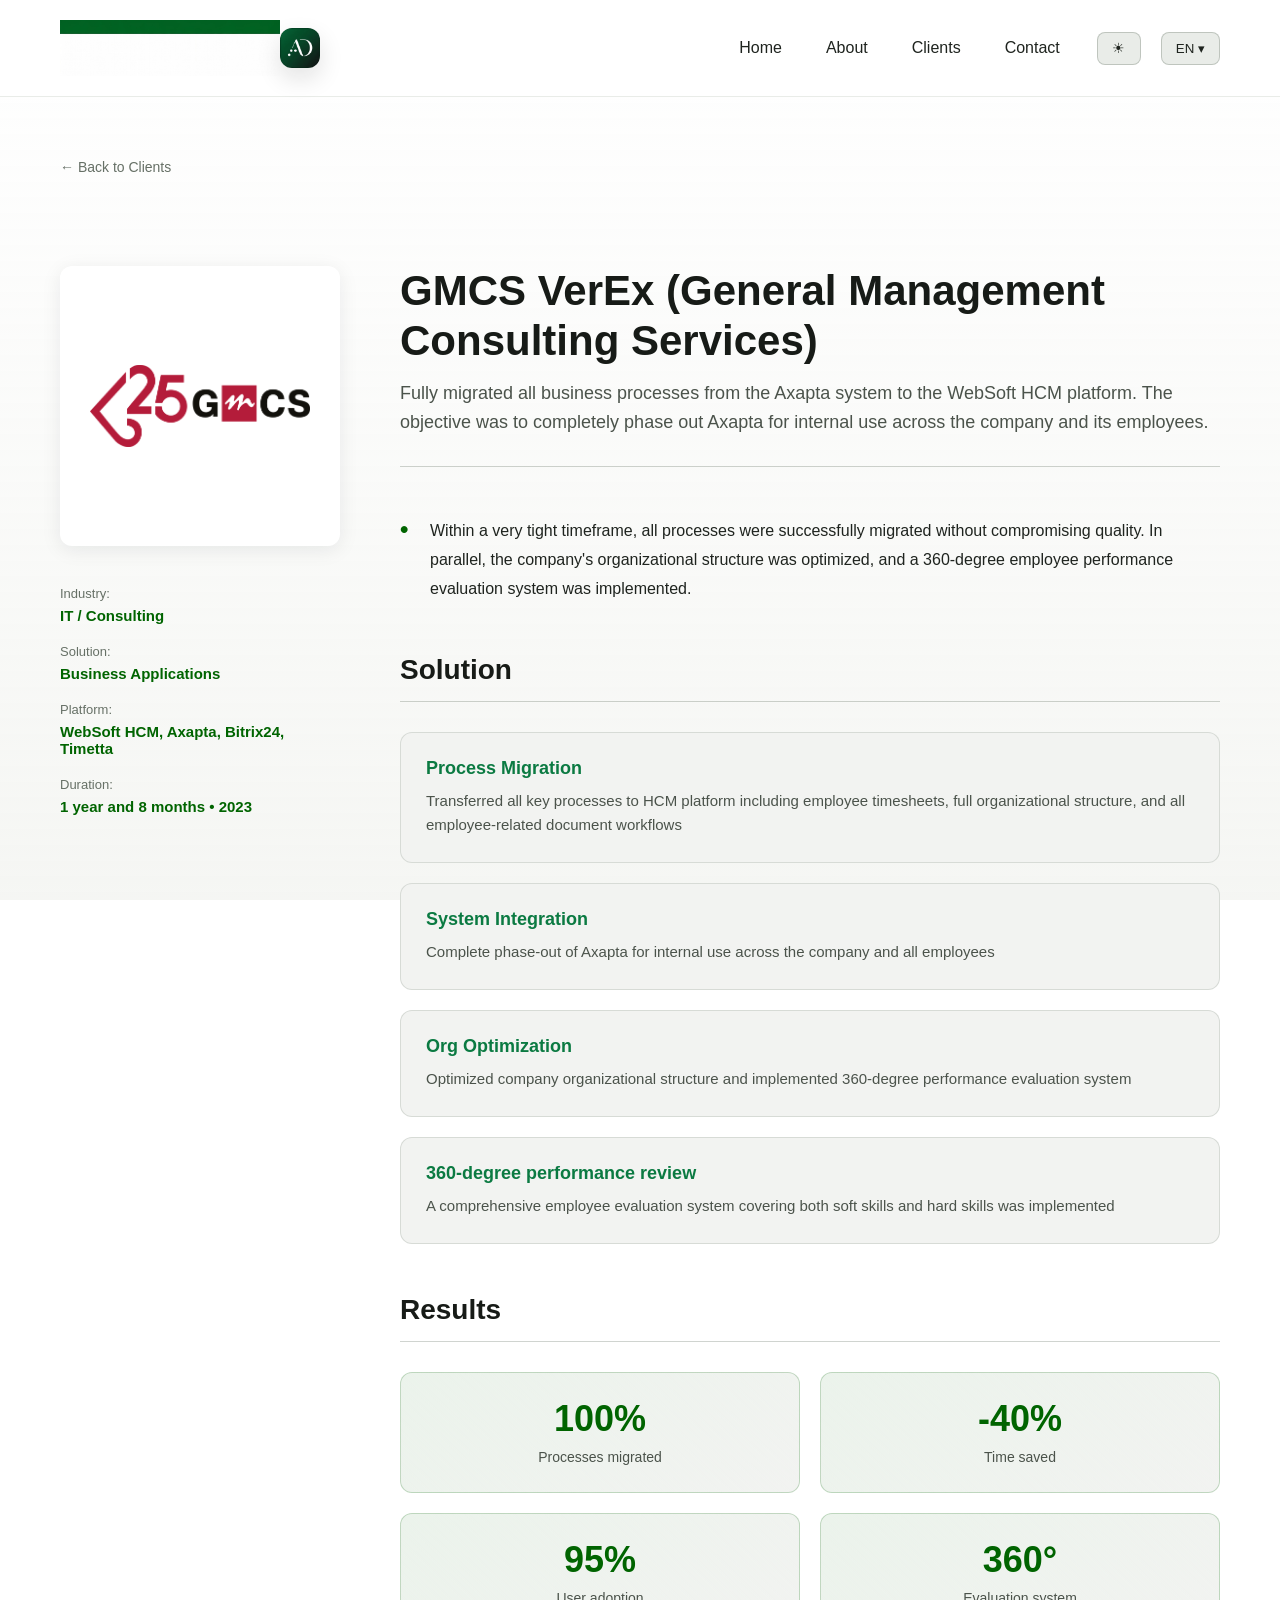
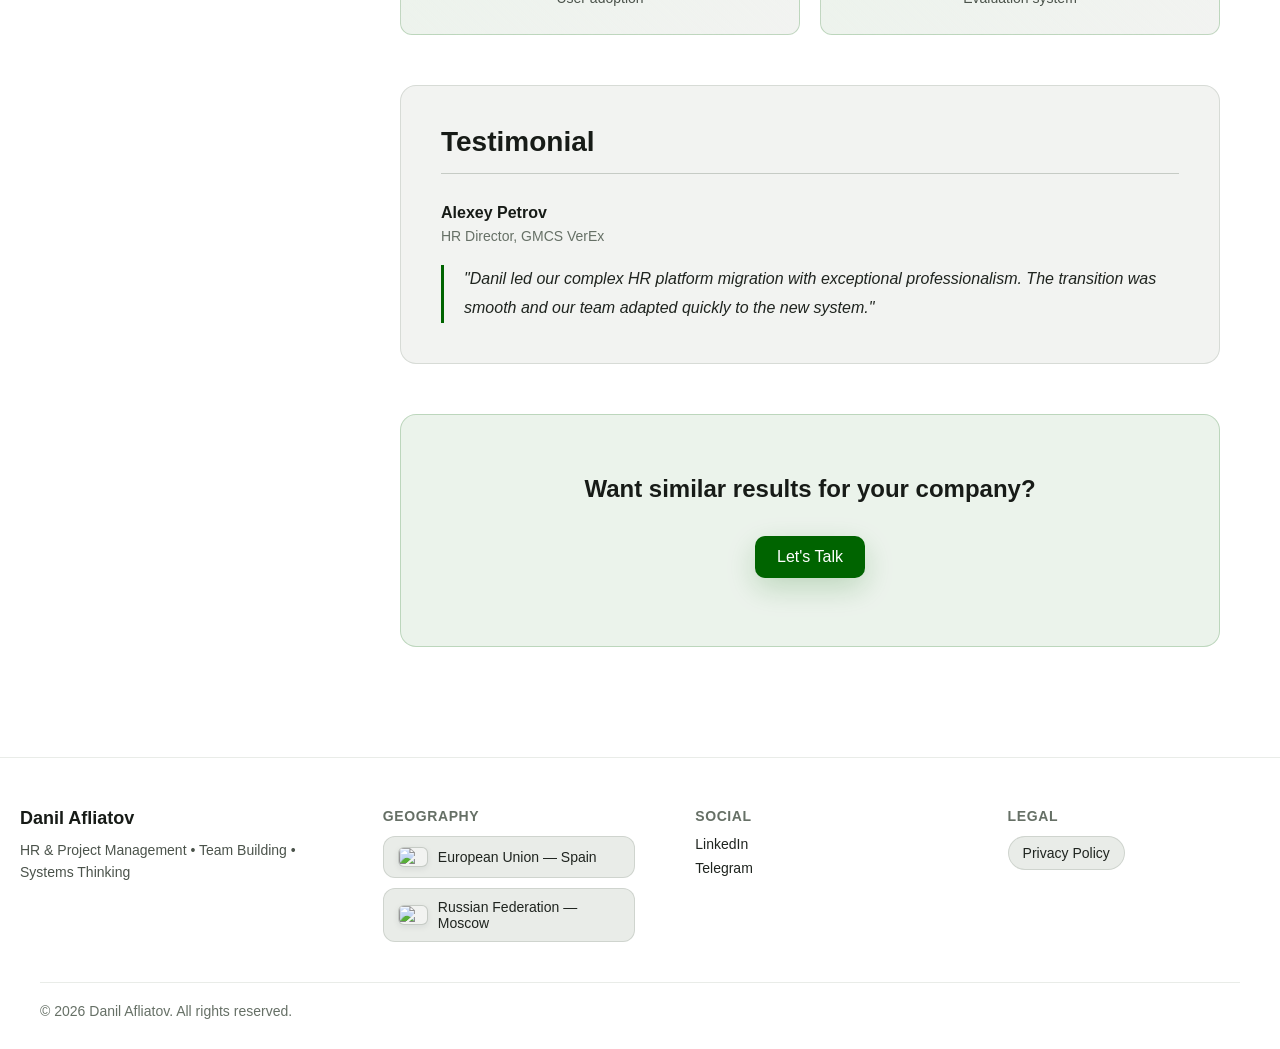
==== clients/client-1/index.html @ 6e6bad1f "Add Spline background across pages" ====
<!DOCTYPE html>
<html lang="en">
<head>
    <meta charset="UTF-8">
    <meta name="viewport" content="width=device-width, initial-scale=1.0">
    <title>Case Study</title>
    <script>
        (function() {
            var saved = null;
            try { saved = localStorage.getItem('theme'); } catch (e) { saved = null; }
            var prefersLight = window.matchMedia && window.matchMedia('(prefers-color-scheme: light)').matches;
            var theme = saved || (prefersLight ? 'light' : 'dark');
            document.documentElement.setAttribute('data-theme', theme);
        })();
    </script>
    <link rel="stylesheet" href="../../assets/css/styles.css">
</head>
<body>
    <div class="spline-bg" aria-hidden="true">
        <spline-viewer url="https://prod.spline.design/f5ZbZ2EvZOf2SYa4/scene.splinecode"></spline-viewer>
        <div class="spline-overlay"></div>
    </div>
    <header>
        <nav>
            <a href="../../index.html" class="logo" aria-label="Aflyatov Danil">
                <img class="brand-logo brand-logo-main" src="../../assets/brand/logo_cut.png" alt="Aflyatov Danil logo" loading="eager">
                <img class="brand-logo brand-logo-compact" src="../../assets/brand/logo_app_cropped.png" alt="AD logo" loading="eager">
                <img class="brand-logo brand-logo-compact-dark" src="../../assets/brand/logo_dark_cropped.png" alt="AD logo" loading="eager">
                <img class="brand-logo brand-logo-compact-pride" src="../../assets/brand/logo_pride_cropped.png" alt="AD pride logo" loading="eager">
            </a>
            <div class="nav-right">
                <div class="nav-links">
                    <a href="../../index.html" data-i18n="nav_home">Home</a>
                    <a href="../../about.html" data-i18n="nav_about">About</a>
                    <a href="../../clients.html" data-i18n="nav_clients">Clients</a>
                    <a href="../../contact.html" data-i18n="nav_contact">Contact</a>
                </div>
                <button class="theme-toggle" id="theme-toggle" type="button" aria-label="Toggle theme">
                    <span class="theme-icon" id="theme-icon">☾</span>
                </button>
                <button class="pride-toggle" id="pride-toggle" type="button" aria-label="Toggle Pride mode">
                    <span class="pride-toggle-flag" aria-hidden="true">🏳️‍🌈</span>
                </button>
                <div class="lang-dropdown">
                    <button class="lang-btn" onclick="toggleLangMenu(event)">
                        <span id="current-lang">EN</span> ▾
                    </button>
                    <div class="lang-menu" id="lang-menu">
                        <div onclick="switchLang('en')">English</div>
                        <div onclick="switchLang('ru')">Русский</div>
                        <div onclick="switchLang('es')">Español</div>
                    </div>
                </div>
            </div>
        </nav>
    </header>

    <div class="page-shell">

    <section class="case-hero">
        <div class="container">
            <a href="../../clients.html" class="back-link">← <span data-i18n="back_to_clients">Back to Clients</span></a>
        </div>
    </section>

    <section class="case-main">
        <div class="container">
            <div class="case-layout">
                <!-- Левая колонка -->
                <aside class="case-sidebar">
                    <div class="case-logo-box">
                        <img id="client-logo" src="" alt="Client">
                        <div id="client-logo-fallback" class="client-logo-fallback large"></div>
                    </div>
                    
                    <div class="case-meta">
                        <div class="meta-item">
                            <span class="meta-label" data-i18n="meta_industry">Industry:</span>
                            <span class="meta-value" id="meta-industry">IT / Consulting</span>
                        </div>
                        <div class="meta-item">
                            <span class="meta-label" data-i18n="meta_solution">Solution:</span>
                            <span class="meta-value" id="meta-solution">HR Tech / Business Processes</span>
                        </div>
                        <div class="meta-item">
                            <span class="meta-label" data-i18n="meta_platform">Platform:</span>
                            <span class="meta-value" id="meta-platform">WebSoft HCM / Bitrix24 / Timetta</span>
                        </div>
                        <div class="meta-item">
                            <span class="meta-label" data-i18n="meta_duration">Duration:</span>
                            <span class="meta-value" id="meta-duration">1 year and 8 months</span>
                        </div>
                    </div>
                </aside>

                <!-- Правая колонка -->
                <div class="case-content">
                    <div class="case-header">
                        <h1 id="client-name"></h1>
                        <p class="case-subtitle" id="client-request"></p>
                    </div>

                    <div class="case-description">
                        <ul class="case-bullets">
                            <li id="client-challenge"></li>
                        </ul>
                    </div>

                    <div class="case-solutions" id="client-solutions">
                        <!-- Заполняется через JS -->
                    </div>

                    <div class="case-results">
                        <h2 data-i18n="case_results">Results</h2>
                        <div class="results-grid" id="client-results"></div>
                    </div>

                    <div class="case-testimonial" id="testimonial-section">
                        <h2 data-i18n="case_testimonial">Testimonial</h2>
                        <div class="testimonial-author" id="testimonial-author"></div>
                        <blockquote class="testimonial-text" id="client-testimonial"></blockquote>
                    </div>

                    <div class="case-cta">
                        <h3 id="client-cta-title" data-i18n="case_cta_title">Want similar results?</h3>
                        <a href="../../contact.html" class="btn primary" data-i18n="case_cta_button">Let's Talk</a>
                    </div>
                </div>
            </div>
        </div>
    </section>

    <footer>
        <div class="container footer-container">
            <div class="footer-brand">
                <div class="footer-name">Danil Afliatov</div>
                <p class="footer-note" data-i18n="footer_tagline"></p>
            </div>
            <div class="footer-col">
                <h4 data-i18n="footer_location_title"></h4>
                <div class="footer-location-item">
                    <img class="footer-flag-img" src="https://upload.wikimedia.org/wikipedia/commons/b/b7/Flag_of_Europe.svg" alt="European Union flag" loading="lazy">
                    <span data-i18n="footer_location_eu"></span>
                </div>
                <div class="footer-location-item">
                    <img class="footer-flag-img" src="https://upload.wikimedia.org/wikipedia/commons/f/f3/Flag_of_Russia.svg" alt="Flag of Russia" loading="lazy">
                    <span data-i18n="footer_location_ru"></span>
                </div>
            </div>
            <div class="footer-col">
                <h4 data-i18n="footer_social_title"></h4>
                <a class="footer-link" href="#" aria-label="LinkedIn">LinkedIn</a>
                <a class="footer-link" href="#" aria-label="Telegram">Telegram</a>
            </div>
            <div class="footer-col">
                <h4 data-i18n="footer_legal_title"></h4>
                <a class="footer-link button" href="../../privacy.html" data-i18n="footer_privacy"></a>
            </div>
        </div>
        <div class="footer-bottom">
            <p class="footer-text">© <span data-footer-year></span> Danil Afliatov. <span data-i18n="footer_rights"></span></p>
        </div>
    </footer>

    <script src="../../assets/js/theme.js"></script>
    <script src="../../assets/js/i18n.js"></script>
    <script src="../../assets/js/pride.js"></script>
    <script src="../../assets/js/nav.js"></script>
    <script src="../../assets/js/footer.js"></script>
    <script src="client.js"></script>
    </div>

    <script type="module" src="https://unpkg.com/@splinetool/viewer@1.12.73/build/spline-viewer.js"></script>
</body>
</html>
---- assets/css/styles.css ----
/* ===== RESET ===== */
* { margin: 0; padding: 0; box-sizing: border-box; }

/* ===== THEME ===== */
:root {
    color-scheme: dark;
    --header-offset: 88px;
    --bg-gradient: radial-gradient(circle at top, #141414, #070707);
    --text: #f7f7f7;
    --text-soft: #ececec;
    --text-muted: #b9b9b9;
    --text-muted-2: #8e8e8e;
    --nav-bg: rgba(8, 8, 8, 0.9);
    --menu-bg: rgba(8, 8, 8, 0.96);
    --surface: #151515;
    --surface-2: #1d1d1d;
    --surface-3: #252525;
    --border: rgba(255, 255, 255, 0.09);
    --border-2: rgba(255, 255, 255, 0.15);
    --border-3: rgba(255, 255, 255, 0.24);
    --accent: #006400;
    --accent-2: #0b7a42;
    --accent-3: #043a22;
    --accent-soft: rgba(0, 100, 0, 0.14);
    --accent-soft-2: rgba(0, 100, 0, 0.2);
    --accent-soft-3: rgba(0, 100, 0, 0.28);
    --accent-border: rgba(0, 100, 0, 0.3);
    --accent-border-2: rgba(0, 100, 0, 0.45);
    --accent-border-3: rgba(0, 100, 0, 0.6);
    --accent-glow-1: rgba(0, 100, 0, 0.2);
    --accent-glow-2: rgba(0, 100, 0, 0.32);
    --accent-shadow: rgba(0, 100, 0, 0.25);
    --accent-shadow-strong: rgba(0, 100, 0, 0.4);
    --shadow-soft: rgba(0, 0, 0, 0.3);
    --shadow-strong: rgba(0, 0, 0, 0.7);
    --logo-box-bg: #ffffff;
    --input-bg: rgba(0, 0, 0, 0.6);
    --pride-gradient: linear-gradient(90deg, #e40303, #ff8c00, #ffed00, #008026, #004cff, #732982);
    --spline-overlay: linear-gradient(180deg, rgba(6, 6, 6, 0.62), rgba(6, 6, 6, 0.82));
}

[data-theme="light"] {
    color-scheme: light;
    --bg-gradient: radial-gradient(circle at top, #ffffff, #f4f5f2);
    --text: #171b17;
    --text-soft: #1f241f;
    --text-muted: #4b534b;
    --text-muted-2: #667066;
    --nav-bg: rgba(255, 255, 255, 0.94);
    --menu-bg: rgba(255, 255, 255, 0.98);
    --surface: #f2f3f1;
    --surface-2: #e9ece8;
    --surface-3: #e0e4df;
    --border: rgba(20, 40, 20, 0.12);
    --border-2: rgba(20, 40, 20, 0.2);
    --border-3: rgba(20, 40, 20, 0.28);
    --accent: #006400;
    --accent-2: #0b7a42;
    --accent-3: #043a22;
    --accent-soft: rgba(0, 100, 0, 0.08);
    --accent-soft-2: rgba(0, 100, 0, 0.14);
    --accent-soft-3: rgba(0, 100, 0, 0.2);
    --accent-border: rgba(0, 100, 0, 0.25);
    --accent-border-2: rgba(0, 100, 0, 0.4);
    --accent-border-3: rgba(0, 100, 0, 0.55);
    --accent-glow-1: rgba(0, 100, 0, 0.12);
    --accent-glow-2: rgba(0, 100, 0, 0.2);
    --accent-shadow: rgba(0, 100, 0, 0.2);
    --accent-shadow-strong: rgba(0, 100, 0, 0.32);
    --shadow-soft: rgba(15, 23, 42, 0.08);
    --shadow-strong: rgba(15, 23, 42, 0.18);
    --logo-box-bg: #ffffff;
    --input-bg: rgba(255, 255, 255, 0.9);
    --spline-overlay: linear-gradient(180deg, rgba(255, 255, 255, 0.68), rgba(244, 245, 242, 0.9));
}

/* ===== PRIDE ===== */
.pride-only {
    display: none !important;
}

html[data-pride="on"] .pride-only {
    display: inline-flex !important;
}

html[data-pride="on"] .pride-only.block {
    display: block !important;
}

html[data-pride="on"] .nav-links a::after {
    background: var(--pride-gradient);
}

.pride-badge {
    background: var(--pride-gradient);
    color: #ffffff;
    text-shadow: 0 1px 2px rgba(0, 0, 0, 0.35);
    border: none;
}

/* ===== BODY ===== */
body { 
    font-family: -apple-system, BlinkMacSystemFont, "Segoe UI", Roboto, sans-serif; 
    background: transparent; 
    color: var(--text); 
    padding-top: var(--header-offset);
}

.spline-bg {
    position: fixed;
    inset: 0;
    z-index: 0;
    pointer-events: none;
}

.spline-bg spline-viewer {
    width: 100%;
    height: 100%;
    display: block;
}

.spline-overlay {
    position: absolute;
    inset: 0;
    background: var(--spline-overlay);
}

.page-shell {
    position: relative;
    z-index: 1;
}

a:focus-visible,
button:focus-visible,
.btn:focus-visible,
.lang-btn:focus-visible,
.theme-toggle:focus-visible,
.pride-toggle:focus-visible,
.contact-link:focus-visible,
input:focus-visible,
textarea:focus-visible {
    outline: 2px solid var(--accent);
    outline-offset: 3px;
}

/* ===== NAVBAR ===== */
header {
    position: fixed;
    top: 0;
    left: 0;
    width: 100%;
    z-index: 200;
}

nav { 
    display: flex; 
    align-items: center; 
    padding: 20px 60px; 
    backdrop-filter: blur(12px); 
    background: var(--nav-bg); 
    border-bottom: 1px solid var(--surface-2); 
    position: relative;
    z-index: 100;
}

.logo { 
    display: inline-flex;
    align-items: center;
    text-decoration: none;
    margin-right: auto;
    position: relative;
}

.brand-logo {
    display: block;
    height: 56px;
    width: 56px;
    object-fit: cover;
    border-radius: 16px;
    transition: opacity 0.25s ease, transform 0.25s ease;
    grid-area: 1 / 1;
}

.brand-logo-main {
    width: 220px;
    height: 56px;
    border-radius: 0;
    object-fit: cover;
    object-position: left 70%;
    box-shadow: none;
}

.brand-logo-compact,
.brand-logo-compact-dark,
.brand-logo-compact-pride {
    opacity: 0;
    height: 40px;
    width: 40px;
    border-radius: 12px;
    transform: scale(0.94);
    pointer-events: none;
}

html[data-theme="light"] .brand-logo {
    box-shadow: 0 10px 24px rgba(15, 17, 15, 0.12);
}

html[data-theme="light"] .brand-logo-main,
html[data-theme="dark"] .brand-logo-main {
    box-shadow: none;
}

html.nav-compact .brand-logo-main {
    opacity: 0;
    transform: scale(0.96);
    pointer-events: none;
}

html.nav-compact .brand-logo-compact {
    opacity: 1;
    transform: scale(1);
    pointer-events: auto;
}

html[data-theme="dark"].nav-compact .brand-logo-compact {
    opacity: 0;
    pointer-events: none;
}

html[data-theme="dark"].nav-compact .brand-logo-compact-dark {
    opacity: 1;
    transform: scale(1);
    pointer-events: auto;
}

html[data-pride="on"].nav-compact .brand-logo-compact,
html[data-pride="on"].nav-compact .brand-logo-compact-dark {
    opacity: 0;
    pointer-events: none;
}

html[data-pride="on"].nav-compact .brand-logo-compact-pride {
    opacity: 1;
    transform: scale(1);
    pointer-events: auto;
}

.nav-right {
    display: flex;
    align-items: center;
    gap: 20px;
}

.nav-links { 
    display: flex; 
    gap: 10px; 
}

.nav-links a { 
    padding: 8px 16px; 
    border-radius: 8px; 
    background: transparent; 
    color: var(--text-soft); 
    text-decoration: none; 
    font-weight: 500; 
    transition: 0.3s; 
    border: 1px solid transparent;
    position: relative;
}

.nav-links a:hover { 
    background: var(--surface-2); 
    border-color: var(--border-2); 
    color: var(--text); 
}

.nav-links a::after { 
    content: ""; 
    position: absolute; 
    left: 0; 
    bottom: -5px;
    width: 0%; 
    height: 2px; 
    background: var(--accent); 
    transition: 0.3s; 
}

.nav-links a:hover::after { 
    width: 100%; 
}

/* ===== BUTTONS ===== */
button { 
    margin-left: 8px; 
    padding: 6px 12px; 
    border-radius: 8px; 
    border: 1px solid var(--border-2); 
    background: transparent; 
    color: var(--text-soft); 
    cursor: pointer; 
    transition: 0.3s; 
} 
button:hover { 
    background: var(--accent); 
    color: white; 
    border-color: var(--accent); 
}

/* ===== HERO ===== */
.hero { 
    position: relative; 
    padding: 140px 20px; 
    text-align: center; 
    overflow: hidden; 
}

.hero::before { 
    content: ""; 
    position: absolute; 
    width: 600px; 
    height: 600px; 
    background: radial-gradient(circle, var(--accent-glow-1), transparent 70%); 
    top: -100px; 
    left: 50%; 
    transform: translateX(-50%); 
    filter: blur(80px); 
    z-index: 0; 
}

.hero-content { 
    position: relative; 
    z-index: 1; 
}

.hero-container { 
    display: grid; 
    grid-template-columns: 1.2fr 1fr; 
    align-items: start; 
    gap: 60px; 
    max-width: 1200px; 
    margin: 0 auto; 
    position: relative;
    z-index: 1;
}

.hero-left { 
    max-width: 600px; 
    text-align: left; 
}

.hero-left h1 { 
    font-size: 56px; 
    font-weight: 800; 
    line-height: 1.2;
    color: var(--text);
    letter-spacing: -0.5px;
    margin-bottom: 20px; 
}

.hero-left p { 
    font-size: 18px; 
    color: var(--text-muted); 
    margin-top: 15px;
}

.hero-buttons { 
    justify-content: flex-start; 
    margin-top: 30px;
    display: flex;
}

.btn { 
    display: inline-block; 
    padding: 12px 22px; 
    margin: 8px; 
    border-radius: 10px; 
    font-weight: 500; 
    text-decoration: none; 
    transition: 0.3s; 
}

.btn.primary { 
    background: var(--accent); 
    color: white; 
    box-shadow: 0 10px 30px var(--accent-shadow); 
}
.btn.primary:hover { 
    background: var(--accent-2);
    transform: translateY(-2px); 
    box-shadow: 0 15px 40px var(--accent-shadow-strong); 
}

.btn.secondary { 
    border: 1px solid var(--border-2); 
    color: var(--text-soft); 
}
.btn.secondary:hover { 
    background: var(--surface-2); 
}

.hero-badge { 
    display: inline-block; 
    margin-bottom: 20px; 
    padding: 6px 14px; 
    font-size: 13px; 
    border-radius: 999px; 
    background: var(--surface-2); 
    color: var(--text-muted); 
    border: 1px solid var(--border-2); 
}

.hero-stats { 
    display: flex; 
    gap: 40px; 
    margin-top: 40px; 
}
.hero-stats h3 { 
    font-size: 28px; 
    color: var(--text); 
}
.hero-stats p { 
    font-size: 14px; 
    color: var(--text-muted); 
}

.hero-right { 
    display: flex; 
    justify-content: center; 
    align-items: flex-start; 
}

.hero-spline-wrapper {
    position: relative;
    width: 360px;
    height: 360px;
    border-radius: 24px;
    overflow: hidden;
    background: var(--surface-2);
    box-shadow: 0 24px 60px var(--shadow-strong);
}

.hero-spline-wrapper spline-viewer {
    width: 100%;
    height: 100%;
    display: block;
}

.hero-image-wrapper { 
    position: relative; 
    width: 340px; 
    height: 420px; 
    border-radius: 24px; 
    overflow: hidden; 
    transition: 0.4s; 
}
.hero-image-wrapper:hover { 
    transform: scale(1.03); 
}

.hero-image-wrapper::before { 
    content: ""; 
    position: absolute; 
    inset: -40px; 
    background: radial-gradient(circle, var(--accent-glow-2), transparent 70%); 
    filter: blur(60px); 
    z-index: 0; 
}

.hero-image-wrapper img { 
    position: relative; 
    width: 100%; 
    height: 100%; 
    object-fit: cover; 
    border-radius: 20px; 
    z-index: 1; 
    box-shadow: 0 20px 60px var(--shadow-strong); 
}

.hero-image-wrapper::after { 
    content: ""; 
    position: absolute; 
    inset: 0; 
    border-radius: 24px; 
    border: 1px solid var(--border-3); 
    pointer-events: none; 
}

/* ===== SHARED SECTION ===== */
.section-subtitle {
    color: var(--text-muted);
    font-size: 16px;
    line-height: 1.6;
    margin-top: 10px;
}

/* ===== TRUST ===== */
.trust {
    padding: 50px 20px 30px;
}

.trust h2 {
    font-size: 28px;
}

.trust-logos {
    margin-top: 30px;
    display: grid;
    grid-template-columns: repeat(3, minmax(120px, 1fr));
    gap: 30px;
    align-items: center;
}

.trust-logos img {
    width: 100%;
    max-width: 180px;
    height: auto;
    margin: 0 auto;
    filter: grayscale(1);
    opacity: 0.8;
    transition: 0.3s;
}

.trust-logos img:hover {
    filter: grayscale(0);
    opacity: 1;
}

/* ===== METRICS ===== */
.metrics {
    padding: 30px 20px 10px;
}

.metrics h2 {
    font-size: 28px;
    margin-bottom: 24px;
}

.metrics-grid {
    display: grid;
    grid-template-columns: repeat(4, 1fr);
    gap: 20px;
}

.metric-card {
    padding: 24px;
    border-radius: 14px;
    background: linear-gradient(145deg, var(--accent-soft), var(--surface));
    border: 1px solid var(--border);
    text-align: center;
    transition: 0.3s;
}

.metric-card:hover {
    transform: translateY(-4px);
    border-color: var(--accent-border);
}

.metric-card h3 {
    font-size: 32px;
    color: var(--accent-2);
    margin-bottom: 8px;
}

.metric-card p {
    color: var(--text-muted);
    font-size: 14px;
    line-height: 1.6;
}

/* ===== MINI CASES ===== */
.mini-cases {
    padding: 30px 20px 40px;
}

.mini-cases h2 {
    font-size: 28px;
    margin-bottom: 10px;
}

.mini-cases-grid {
    margin-top: 24px;
    display: grid;
    grid-template-columns: repeat(3, 1fr);
    gap: 20px;
}

.mini-case-card {
    padding: 22px;
    border-radius: 16px;
    background: linear-gradient(180deg, var(--surface), var(--surface-2));
    border: 1px solid var(--border);
    transition: 0.3s;
    position: relative;
    overflow: hidden;
    box-shadow: 0 12px 24px rgba(15, 23, 42, 0.12);
    display: flex;
    flex-direction: column;
}

.mini-case-card:hover {
    border-color: var(--accent-border);
    transform: translateY(-6px);
    box-shadow: 0 18px 32px rgba(15, 23, 42, 0.18);
}

.mini-case-card::before {
    content: "";
    position: absolute;
    left: 0;
    top: 0;
    width: 100%;
    height: 3px;
    background: linear-gradient(90deg, var(--accent), var(--accent-2));
    opacity: 0.9;
}

.mini-case-header {
    display: flex;
    align-items: center;
    justify-content: space-between;
    gap: 12px;
    margin-bottom: 12px;
    min-height: 40px;
}

.mini-case-header h3 {
    font-size: 18px;
    color: var(--text);
}

[data-theme="light"] .mini-case-card {
    box-shadow: 0 12px 24px rgba(15, 23, 42, 0.08);
}

[data-theme="light"] .mini-case-card:hover {
    box-shadow: 0 18px 32px rgba(15, 23, 42, 0.12);
}

.mini-case-meta {
    display: flex;
    align-items: center;
    justify-content: space-between;
    gap: 12px;
    margin-bottom: 12px;
    min-height: 64px;
}

.mini-case-logo {
    display: flex;
    align-items: center;
    justify-content: flex-start;
    padding: 10px 14px;
    border-radius: 12px;
    background: #ffffff;
    border: 1px solid rgba(15, 23, 42, 0.1);
    box-shadow: 0 6px 14px rgba(15, 23, 42, 0.08);
    min-height: 52px;
}

.mini-case-logo img {
    display: block;
    max-width: 100%;
    height: auto;
    filter: grayscale(0);
}

.mini-case-metric {
    padding: 6px 10px;
    border-radius: 999px;
    background: var(--accent-soft);
    border: 1px solid var(--accent-border);
    color: var(--accent);
    font-size: 12px;
    font-weight: 600;
    white-space: nowrap;
}

.mini-case-tag {
    padding: 6px 12px;
    border-radius: 999px;
    background: var(--accent-soft-2);
    border: 1px solid var(--accent-border);
    color: var(--accent);
    font-size: 12px;
    white-space: nowrap;
}

.mini-case-result {
    color: var(--text-muted);
    font-size: 14px;
    line-height: 1.6;
    margin-bottom: 18px;
    min-height: 56px;
}

.mini-case-link {
    color: var(--accent-2);
    text-decoration: none;
    font-weight: 600;
    display: inline-flex;
    align-items: center;
    gap: 6px;
    margin-top: auto;
}

.mini-case-link:hover {
    color: var(--accent);
}

.mini-case-link::after {
    content: "→";
    font-size: 14px;
}

/* ===== VALUE ===== */
.value {
    padding: 50px 20px;
}

.value h2 {
    font-size: 28px;
    margin-bottom: 24px;
}

.value-grid {
    display: grid;
    grid-template-columns: repeat(3, 1fr);
    gap: 20px;
}

.value-card {
    padding: 24px;
    border-radius: 14px;
    background: var(--surface);
    border: 1px solid var(--border);
    transition: 0.3s;
}

.value-card:hover {
    transform: translateY(-4px);
    border-color: var(--accent-border);
}

.value-card h3 {
    color: var(--accent-2);
    margin-bottom: 10px;
    font-size: 18px;
}

.value-card p {
    color: var(--text-muted);
    font-size: 14px;
    line-height: 1.6;
}

/* ===== PROCESS ===== */
.process {
    padding: 50px 20px 60px;
}

.process h2 {
    font-size: 28px;
    margin-bottom: 24px;
}

.process-steps {
    display: grid;
    grid-template-columns: repeat(4, 1fr);
    gap: 20px;
}

.process-step {
    padding: 22px;
    border-radius: 14px;
    background: var(--surface-2);
    border: 1px solid var(--border);
    min-height: 180px;
}

.process-step h3 {
    margin: 10px 0 8px;
    color: var(--text);
    font-size: 16px;
}

.process-step p {
    color: var(--text-muted);
    font-size: 14px;
    line-height: 1.6;
}

.step-number {
    display: inline-flex;
    align-items: center;
    justify-content: center;
    width: 36px;
    height: 36px;
    border-radius: 10px;
    background: var(--accent-soft);
    color: var(--accent-2);
    font-weight: 700;
    font-size: 12px;
}

/* ===== DELIVERABLES ===== */
.deliverables {
    padding: 40px 20px 50px;
}

.deliverables h2 {
    font-size: 28px;
    margin-bottom: 10px;
}

.deliverables-grid {
    margin-top: 22px;
    display: grid;
    grid-template-columns: repeat(3, 1fr);
    gap: 16px;
}

.deliverable-item {
    padding: 16px 18px;
    border-radius: 12px;
    background: var(--surface-2);
    border: 1px solid var(--border);
    color: var(--text-soft);
    font-size: 14px;
    line-height: 1.5;
}

/* ===== STACK ===== */
.stack {
    padding: 40px 20px 50px;
}

.stack h2 {
    font-size: 28px;
    margin-bottom: 10px;
}

.stack-grid {
    margin-top: 20px;
    display: grid;
    grid-template-columns: repeat(3, 1fr);
    gap: 20px;
}

.stack-group {
    padding: 18px;
    border-radius: 14px;
    background: var(--surface);
    border: 1px solid var(--border);
}

.stack-group h3 {
    font-size: 16px;
    color: var(--text);
    margin-bottom: 12px;
}

.stack-pills {
    display: flex;
    flex-wrap: wrap;
    gap: 8px;
}

.stack-pills span {
    padding: 6px 12px;
    border-radius: 999px;
    background: var(--accent-soft);
    color: var(--accent-2);
    border: 1px solid var(--accent-border);
    font-size: 12px;
    font-weight: 500;
}

.stack-note {
    margin-top: 16px;
    color: var(--text-muted-2);
    font-size: 13px;
}

/* ===== CTA ===== */
.cta {
    padding: 40px 20px 80px;
}

.cta-box {
    padding: 40px;
    border-radius: 18px;
    background: var(--accent-soft);
    border: 1px solid var(--accent-border);
    text-align: center;
}

.cta-box h3 {
    font-size: 26px;
    color: var(--text);
    margin-bottom: 12px;
}

.cta-box p {
    color: var(--text-muted);
    font-size: 16px;
    line-height: 1.6;
    margin-bottom: 20px;
}

.cta-actions {
    display: flex;
    gap: 12px;
    justify-content: center;
    flex-wrap: wrap;
}

/* ===== FAQ ===== */
.faq {
    padding: 40px 20px 60px;
}

.faq h2 {
    font-size: 28px;
    margin-bottom: 24px;
}

.faq-list {
    display: grid;
    gap: 14px;
}

.faq-item {
    background: var(--surface);
    border: 1px solid var(--border);
    border-radius: 12px;
    padding: 18px 20px;
    transition: 0.3s;
}

.faq-item[open] {
    border-color: var(--accent-border);
    background: var(--surface-2);
}

.faq-item summary {
    cursor: pointer;
    font-weight: 600;
    color: var(--text);
    list-style: none;
    position: relative;
    padding-right: 28px;
}

.faq-item summary::-webkit-details-marker {
    display: none;
}

.faq-item summary::after {
    content: "+";
    position: absolute;
    right: 0;
    top: 0;
    color: var(--accent-2);
    font-weight: 700;
}

.faq-item[open] summary::after {
    content: "−";
}

.faq-item p {
    margin-top: 12px;
    color: var(--text-muted);
    font-size: 14px;
    line-height: 1.6;
}

/* ===== CONTAINER ===== */
.container { 
    max-width: 1200px; 
    margin: 0 auto; 
    padding: 30px 20px; 
}

/* ===== ABOUT SECTION ===== */
.about { 
    padding: 70px 20px; 
}
.about h2 { 
    font-size: 32px; 
    margin-bottom: 20px; 
}
.about-text { 
    max-width: 700px; 
    color: var(--text-muted); 
    line-height: 1.6; 
    margin-bottom: 50px; 
}

.about-grid { 
    display: grid; 
    grid-template-columns: repeat(3, 1fr); 
    gap: 20px; 
}

.about-card { 
    padding: 25px; 
    border-radius: 14px; 
    background: var(--surface); 
    border: 1px solid var(--border); 
    transition: 0.3s; 
}
.about-card:hover { 
    transform: translateY(-5px); 
    border-color: var(--accent-border-2); 
}
.about-card h3 { 
    margin-bottom: 10px; 
    color: var(--accent-2); 
}
.about-card p { 
    font-size: 14px; 
    color: var(--text-muted); 
}

/* ===== ABOUT PAGE ===== */
.about-page {
    padding-top: 40px;
    padding-bottom: 80px;
}

.about-intro {
    max-width: 820px;
    margin-top: 20px;
    margin-bottom: 50px;
    color: var(--text-soft);
    line-height: 1.7;
}

.about-intro p {
    margin-bottom: 16px;
    color: var(--text-muted);
}

.about-section-title {
    font-size: 26px;
    margin: 40px 0 25px;
    color: var(--text);
}

.timeline {
    position: relative;
    padding-left: 28px;
    margin-bottom: 50px;
}

.timeline::before {
    content: "";
    position: absolute;
    top: 4px;
    left: 9px;
    bottom: 4px;
    width: 2px;
    background: var(--accent-glow-1);
}

.timeline-item {
    position: relative;
    margin-bottom: 24px;
}

.timeline-dot {
    position: absolute;
    left: -1px;
    top: 6px;
    width: 14px;
    height: 14px;
    border-radius: 50%;
    background: var(--accent);
    box-shadow: 0 0 0 4px var(--accent-soft-2);
}

.timeline-content {
    padding-left: 18px;
}

.timeline-period {
    display: inline-block;
    font-size: 12px;
    letter-spacing: 0.4px;
    text-transform: uppercase;
    color: var(--text-muted);
    margin-bottom: 6px;
}

.timeline-content h3 {
    font-size: 18px;
    color: var(--text);
    margin-bottom: 6px;
}

.timeline-content p {
    font-size: 14px;
    color: var(--text-muted);
    line-height: 1.6;
}

/* ===== CASES ===== */
.cases { 
    padding: 70px 20px; 
}
.cases h2 { 
    font-size: 32px; 
    margin-bottom: 40px; 
}

.cases-grid { 
    display: grid; 
    grid-template-columns: repeat(3, 1fr); 
    gap: 20px; 
}

.case-card { 
    padding: 30px; 
    border-radius: 16px; 
    background: linear-gradient(145deg, var(--accent-soft), var(--surface)); 
    border: 1px solid var(--border); 
    transition: 0.3s; 
}
.case-card:hover { 
    transform: translateY(-6px); 
    border-color: var(--accent-border-3); 
}
.case-card h3 { 
    font-size: 36px; 
    color: var(--accent-2); 
    margin-bottom: 10px; 
}
.case-card p { 
    color: var(--text-muted); 
    font-size: 14px; 
    line-height: 1.5; 
}

/* ===== LANG DROPDOWN ===== */
.lang-dropdown {
    position: relative;
}

.lang-btn { 
    margin-left: 0;
    padding: 8px 14px; 
    border-radius: 8px; 
    background: var(--surface-2); 
    border: 1px solid var(--border-2); 
    color: var(--text-soft); 
    cursor: pointer; 
}

.theme-toggle {
    margin-left: 0;
    padding: 8px 12px;
    border-radius: 8px;
    background: var(--surface-2);
    border: 1px solid var(--border-2);
    color: var(--text-soft);
    cursor: pointer;
    align-items: center;
    justify-content: center;
    min-width: 44px;
}

.theme-icon {
    font-size: 14px;
    line-height: 1;
}

.pride-toggle {
    display: none;
    margin-left: 0;
    padding: 6px 10px;
    border-radius: 8px;
    background: var(--surface-2);
    border: 1px solid var(--border-2);
    color: var(--text-soft);
    cursor: pointer;
    font-size: 18px;
    line-height: 1;
    min-width: 42px;
    min-height: 36px;
    display: inline-flex;
    align-items: center;
    justify-content: center;
    white-space: nowrap;
}

.pride-toggle-flag {
    display: inline-block;
}

.lang-btn:hover,
.theme-toggle:hover,
.pride-toggle:hover {
    background: var(--surface-2);
    border-color: var(--border-2);
    color: var(--text);
}

.lang-menu { 
    position: absolute; 
    top: 110%; 
    right: 0; 
    background: var(--menu-bg); 
    border: 1px solid var(--border-2); 
    border-radius: 10px; 
    overflow: hidden; 
    display: none; 
    min-width: 140px; 
    z-index: 1000;
}

.lang-menu div { 
    padding: 10px 15px; 
    cursor: pointer; 
    color: var(--text-soft); 
}
.lang-menu div:hover { 
    background: var(--accent-soft-3); 
}

.lang-dropdown:hover .lang-menu { 
    display: block; 
}

/* ===== PAGE HEADER ===== */
.page-header {
    padding: 40px 20px 30px;
    text-align: center;
}

.page-header h1 {
    font-size: 48px;
    font-weight: 800;
    color: var(--text);
    margin-bottom: 15px;
}

.page-header p {
    font-size: 18px;
    color: var(--text-muted);
    max-width: 600px;
    margin: 0 auto;
}

/* ===== CLIENTS PAGE ===== */
.clients {
    padding: 40px 20px 50px;
}

.clients .container {
    max-width: 1200px;
}

.clients-grid {
    display: grid;
    grid-template-columns: repeat(3, 1fr);
    gap: 40px;
    max-width: 1200px;
    margin: 0 auto;
}

.client-card {
    background: var(--surface);
    border: 1px solid var(--border);
    border-radius: 20px;
    padding: 40px 30px;
    transition: all 0.3s ease;
    display: flex;
    flex-direction: column;
    align-items: center;
    text-align: center;
    min-height: 580px;
}

.client-card:hover {
    transform: translateY(-8px);
    border-color: var(--accent-border-2);
    box-shadow: 0 20px 40px var(--accent-soft-3);
}

.client-logo {
    width: 220px;
    height: 220px;
    border-radius: 20px;
    background: var(--surface-2);
    display: flex;
    align-items: center;
    justify-content: center;
    margin-bottom: 30px;
    overflow: hidden;
    border: 1px solid var(--border-2);
    padding: 15px;
    flex-shrink: 0;
}

.client-logo-img {
    display: block;
    max-width: 100%;
    max-height: 100%;
    width: auto;
    height: auto;
    object-fit: contain;
}

.client-logo-img.error {
    display: none;
}

.client-logo-fallback {
    display: none;
    font-size: 72px;
    font-weight: 800;
    background: linear-gradient(135deg, var(--accent-2), var(--accent));
    -webkit-background-clip: text;
    -webkit-text-fill-color: transparent;
    align-items: center;
    justify-content: center;
    line-height: 1;
}

.client-logo-img.error + .client-logo-fallback {
    display: flex !important;
}

.client-content {
    display: flex;
    flex-direction: column;
    align-items: center;
    width: 100%;
    flex: 1;
    min-height: 0;
}

.client-content h3 {
    font-size: 24px;
    font-weight: 700;
    color: var(--text);
    margin-bottom: 12px;
    min-height: 60px;
    display: flex;
    align-items: center;
    justify-content: center;
    line-height: 1.3;
}

.client-request {
    color: var(--text-muted);
    font-size: 14px;
    line-height: 1.6;
    margin-bottom: 20px;
    min-height: 40px;
    flex-shrink: 0;
}

.client-tags {
    display: flex;
    gap: 8px;
    flex-wrap: wrap;
    justify-content: center;
    margin-bottom: 25px;
    flex-shrink: 0;
}

.client-tags span {
    padding: 6px 14px;
    background: var(--accent-soft-2);
    color: var(--accent-2);
    border-radius: 999px;
    font-size: 12px;
    font-weight: 500;
    border: 1px solid var(--accent-soft-3);
}

.client-btn {
    width: 100%;
    text-align: center;
    margin-top: auto;
    flex-shrink: 0;
}

/* ===== CASE STUDY PAGE (NEW LAYOUT) ===== */
.case-hero {
    padding: 40px 20px 30px;
    background: transparent;
}

.back-link {
    display: inline-block;
    color: var(--text-muted-2);
    text-decoration: none;
    transition: 0.3s;
    font-size: 14px;
}

.back-link:hover {
    color: var(--accent-2);
}

.case-main {
    padding: 0 20px 80px;
}

.case-layout {
    display: grid;
    grid-template-columns: 280px 1fr;
    gap: 60px;
    max-width: 1200px;
    margin: 0 auto;
}

.case-sidebar {
    position: sticky;
    top: 100px;
    height: fit-content;
}

.case-logo-box {
    width: 100%;
    aspect-ratio: 1;
    background: var(--logo-box-bg);
    border-radius: 12px;
    padding: 30px;
    display: flex;
    align-items: center;
    justify-content: center;
    margin-bottom: 40px;
    box-shadow: 0 4px 20px var(--shadow-soft);
}

.case-logo-box img {
    max-width: 100%;
    max-height: 100%;
    object-fit: contain;
}

.case-logo-fallback.large {
    font-size: 64px;
    font-weight: 800;
    background: linear-gradient(135deg, var(--accent-2), var(--accent));
    -webkit-background-clip: text;
    -webkit-text-fill-color: transparent;
    display: flex;
    align-items: center;
    justify-content: center;
}

.case-meta {
    display: flex;
    flex-direction: column;
    gap: 20px;
}

.meta-item {
    display: flex;
    flex-direction: column;
    gap: 6px;
}

.meta-label {
    font-size: 13px;
    color: var(--text-muted-2);
    font-weight: 500;
}

.meta-value {
    font-size: 15px;
    color: var(--accent);
    font-weight: 600;
}

.case-content {
    max-width: 900px;
}

.case-header {
    margin-bottom: 50px;
    padding-bottom: 30px;
    border-bottom: 1px solid var(--border-2);
}

.case-header h1 {
    font-size: 42px;
    font-weight: 800;
    color: var(--text);
    margin-bottom: 12px;
    line-height: 1.2;
}

.case-subtitle {
    font-size: 18px;
    color: var(--text-muted);
    line-height: 1.6;
}

.case-description {
    margin-bottom: 50px;
}

.case-bullets {
    list-style: none;
    padding: 0;
    margin: 0;
}

.case-bullets li {
    position: relative;
    padding-left: 30px;
    font-size: 16px;
    color: var(--text-soft);
    line-height: 1.8;
    margin-bottom: 20px;
}

.case-bullets li::before {
    content: "•";
    position: absolute;
    left: 0;
    color: var(--accent);
    font-weight: bold;
    font-size: 24px;
    line-height: 1;
}

.case-solutions {
    margin-bottom: 50px;
}

.case-solutions h2,
.case-results h2,
.case-testimonial h2 {
    font-size: 28px;
    font-weight: 700;
    color: var(--text);
    margin-bottom: 30px;
    padding-bottom: 15px;
    border-bottom: 1px solid var(--border-2);
}

.solution-item {
    background: var(--surface);
    border: 1px solid var(--border);
    border-radius: 12px;
    padding: 25px;
    margin-bottom: 20px;
    transition: 0.3s;
}

.solution-item:hover {
    border-color: var(--accent-border);
    transform: translateX(5px);
}

.solution-item h3 {
    color: var(--accent-2);
    font-size: 18px;
    margin-bottom: 10px;
    font-weight: 600;
}

.solution-item p {
    color: var(--text-muted);
    font-size: 15px;
    line-height: 1.6;
}

.case-results {
    margin-bottom: 50px;
}

.results-grid {
    display: grid;
    grid-template-columns: repeat(2, 1fr);
    gap: 20px;
}

.result-card {
    background: linear-gradient(145deg, var(--accent-soft), var(--surface));
    border: 1px solid var(--accent-soft-3);
    border-radius: 12px;
    padding: 25px;
    text-align: center;
}

.result-number {
    font-size: 36px;
    font-weight: 800;
    color: var(--accent);
    margin-bottom: 8px;
}

.result-label {
    color: var(--text-muted);
    font-size: 14px;
    line-height: 1.4;
}

.case-testimonial {
    margin-bottom: 50px;
    padding: 40px;
    background: var(--surface);
    border: 1px solid var(--border);
    border-radius: 16px;
}

.testimonial-author {
    margin-bottom: 20px;
}

.testimonial-author strong {
    display: block;
    color: var(--text);
    font-size: 16px;
    font-weight: 600;
    margin-bottom: 5px;
}

.testimonial-author span {
    color: var(--text-muted-2);
    font-size: 14px;
}

.testimonial-text {
    font-size: 16px;
    color: var(--text-soft);
    line-height: 1.8;
    font-style: italic;
    padding-left: 20px;
    border-left: 3px solid var(--accent);
    margin: 0;
}

.case-cta {
    text-align: center;
    padding: 60px 40px;
    background: var(--accent-soft);
    border: 1px solid var(--accent-soft-3);
    border-radius: 16px;
}

.case-cta h3 {
    font-size: 24px;
    color: var(--text);
    margin-bottom: 25px;
    font-weight: 700;
}

/* ===== CONTACT ===== */
.contact {
    padding: 50px 20px 80px;
}

/* ===== PRIVACY PAGE ===== */
.policy {
    padding-bottom: 80px;
    max-width: 1100px;
}

.policy-grid {
    display: grid;
    grid-template-columns: repeat(2, minmax(0, 1fr));
    gap: 24px 30px;
}

.policy-card {
    background: var(--surface);
    border: 1px solid var(--border);
    border-radius: 16px;
    padding: 22px;
}

.policy-intro {
    grid-column: 1 / -1;
    background: linear-gradient(145deg, var(--accent-soft), var(--surface));
}

.policy h2 {
    font-size: 26px;
    color: var(--text);
    margin-bottom: 12px;
}

.policy h3 {
    font-size: 18px;
    color: var(--text);
    margin-bottom: 8px;
}

.policy p,
.policy li {
    color: var(--text-muted);
    line-height: 1.7;
}

.policy ul {
    margin: 10px 0 0 20px;
}

.policy a {
    color: var(--accent);
    text-decoration: none;
}

.policy a:hover {
    text-decoration: underline;
}

@media (max-width: 900px) {
    .policy-grid {
        grid-template-columns: 1fr;
    }
}

.contact-grid {
    display: grid;
    grid-template-columns: 1fr 1fr;
    gap: 60px;
    max-width: 1000px;
    margin: 0 auto;
}

.contact-info h2 {
    font-size: 28px;
    color: var(--text);
    margin-bottom: 15px;
}

.contact-info p {
    color: var(--text-muted);
    line-height: 1.6;
    margin-bottom: 30px;
}

.contact-links {
    display: flex;
    flex-direction: column;
    gap: 15px;
}

.contact-link {
    display: flex;
    align-items: center;
    gap: 12px;
    padding: 12px 16px;
    background: var(--surface);
    border: 1px solid var(--border);
    border-radius: 10px;
    color: var(--text-soft);
    text-decoration: none;
    transition: 0.3s;
}

.contact-link:hover {
    background: var(--accent-soft);
    border-color: var(--accent-border);
    color: var(--text);
}

.contact-link .icon {
    font-size: 20px;
}

.contact-form-wrapper {
    background: var(--surface);
    border: 1px solid var(--border);
    border-radius: 16px;
    padding: 30px;
}

.form-group {
    margin-bottom: 20px;
}

.form-group label {
    display: block;
    margin-bottom: 8px;
    color: var(--text-soft);
    font-size: 14px;
    font-weight: 500;
}

.form-group input,
.form-group textarea {
    width: 100%;
    padding: 12px 16px;
    background: var(--input-bg);
    border: 1px solid var(--border-2);
    border-radius: 8px;
    color: var(--text);
    font-size: 14px;
    font-family: inherit;
    transition: 0.3s;
}

.form-group input:focus,
.form-group textarea:focus {
    outline: none;
    border-color: var(--accent);
    box-shadow: 0 0 0 3px var(--accent-soft);
}

.form-group textarea {
    resize: vertical;
    min-height: 120px;
}

/* ===== FOOTER ===== */
footer {
    padding: 50px 20px 30px;
    text-align: left;
    border-top: 1px solid var(--surface-2);
    color: var(--text-muted-2);
    font-size: 14px;
}

footer .container {
    padding: 0;
}

.footer-container {
    display: grid;
    grid-template-columns: minmax(240px, 1.2fr) repeat(3, minmax(200px, 1fr));
    gap: 60px;
    align-items: start;
    max-width: 1280px;
    width: 100%;
    margin: 0 auto;
}

.footer-brand {
    max-width: 420px;
}

.footer-name {
    font-size: 18px;
    font-weight: 700;
    color: var(--text);
    margin-bottom: 10px;
}

.footer-note {
    color: var(--text-muted);
    line-height: 1.6;
}

.footer-col h4 {
    font-size: 14px;
    text-transform: uppercase;
    letter-spacing: 0.6px;
    color: var(--text-muted-2);
    margin-bottom: 12px;
}

.footer-location-item {
    display: flex;
    align-items: center;
    gap: 10px;
    padding: 10px 14px;
    background: var(--surface-2);
    border: 1px solid var(--border);
    border-radius: 12px;
    margin-bottom: 10px;
    color: var(--text-soft);
}

.footer-flag-img {
    width: 30px;
    height: 20px;
    object-fit: cover;
    border-radius: 6px;
    border: 1px solid var(--border-2);
    box-shadow: 0 2px 6px var(--shadow-soft);
    background: var(--surface);
}

.footer-link {
    display: block;
    color: var(--text-soft);
    text-decoration: none;
    margin-bottom: 8px;
    transition: 0.3s;
}

.footer-link:hover {
    color: var(--text);
}

.footer-link.button {
    display: inline-flex;
    align-items: center;
    justify-content: center;
    padding: 8px 14px;
    border-radius: 999px;
    background: var(--surface-2);
    border: 1px solid var(--border);
    color: var(--text-soft);
    width: fit-content;
}

.footer-link.button:hover {
    border-color: var(--border-2);
    background: var(--surface-3);
    color: var(--text);
}

.footer-bottom {
    margin-top: 30px;
    padding-top: 20px;
    border-top: 1px solid var(--surface-2);
    max-width: 1200px;
    margin-left: auto;
    margin-right: auto;
}

.footer-text {
    color: inherit;
}

/* ===== MOBILE RESPONSIVE ===== */
@media (max-width: 968px) {
    .case-layout {
        grid-template-columns: 1fr;
        gap: 40px;
    }

    .case-sidebar {
        position: relative;
        top: 0;
    }

    .case-logo-box {
        max-width: 200px;
        margin: 0 auto 30px;
    }

    .case-header h1 {
        font-size: 32px;
    }

    .results-grid {
        grid-template-columns: 1fr;
    }

    .metrics-grid {
        grid-template-columns: repeat(2, 1fr);
    }

    .process-steps {
        grid-template-columns: repeat(2, 1fr);
    }
}

@media (max-width: 768px) {
    :root {
        --header-offset: 114px;
    }

    nav {
        padding: 15px 20px;
        flex-wrap: wrap;
    }

    .nav-right {
        width: 100%;
        justify-content: space-between;
        margin-top: 15px;
        order: 3;
    }

    .nav-links {
        gap: 5px;
    }

    .nav-links a {
        padding: 6px 10px;
        font-size: 14px;
    }

    .hero-container {
        grid-template-columns: 1fr;
        gap: 40px;
    }

    .hero-left {
        text-align: center;
        max-width: 100%;
    }

    .hero-buttons {
        justify-content: center;
    }

    .hero-stats {
        justify-content: center;
    }

    .hero-right {
        order: -1;
    }

    .hero-spline-wrapper {
        width: 280px;
        height: 280px;
    }

    .hero-image-wrapper {
        width: 280px;
        height: 350px;
    }

    .hero-left h1 {
        font-size: 36px;
    }

    .about-grid,
    .cases-grid,
    .clients-grid,
    .metrics-grid,
    .mini-cases-grid,
    .value-grid,
    .process-steps,
    .deliverables-grid,
    .stack-grid,
    .trust-logos {
        grid-template-columns: 1fr;
    }

    .contact-grid {
        grid-template-columns: 1fr;
        gap: 40px;
    }

    .page-header h1 {
        font-size: 32px;
    }

    .client-card {
        padding: 30px 20px;
        min-height: auto;
    }

    .client-logo {
        width: 140px;
        height: 140px;
        padding: 20px;
    }

    .client-logo-fallback {
        font-size: 48px;
    }

    .brand-logo {
        height: 38px;
        width: 38px;
    }

    .brand-logo-main {
        min-width: 180px;
        height: 48px;
    }

    .brand-logo-compact,
    .brand-logo-compact-dark,
    .brand-logo-compact-pride {
        height: 34px;
        width: 34px;
    }

    .footer-container {
        grid-template-columns: 1fr;
        gap: 24px;
    }

    .footer-bottom {
        margin-top: 20px;
    }
}
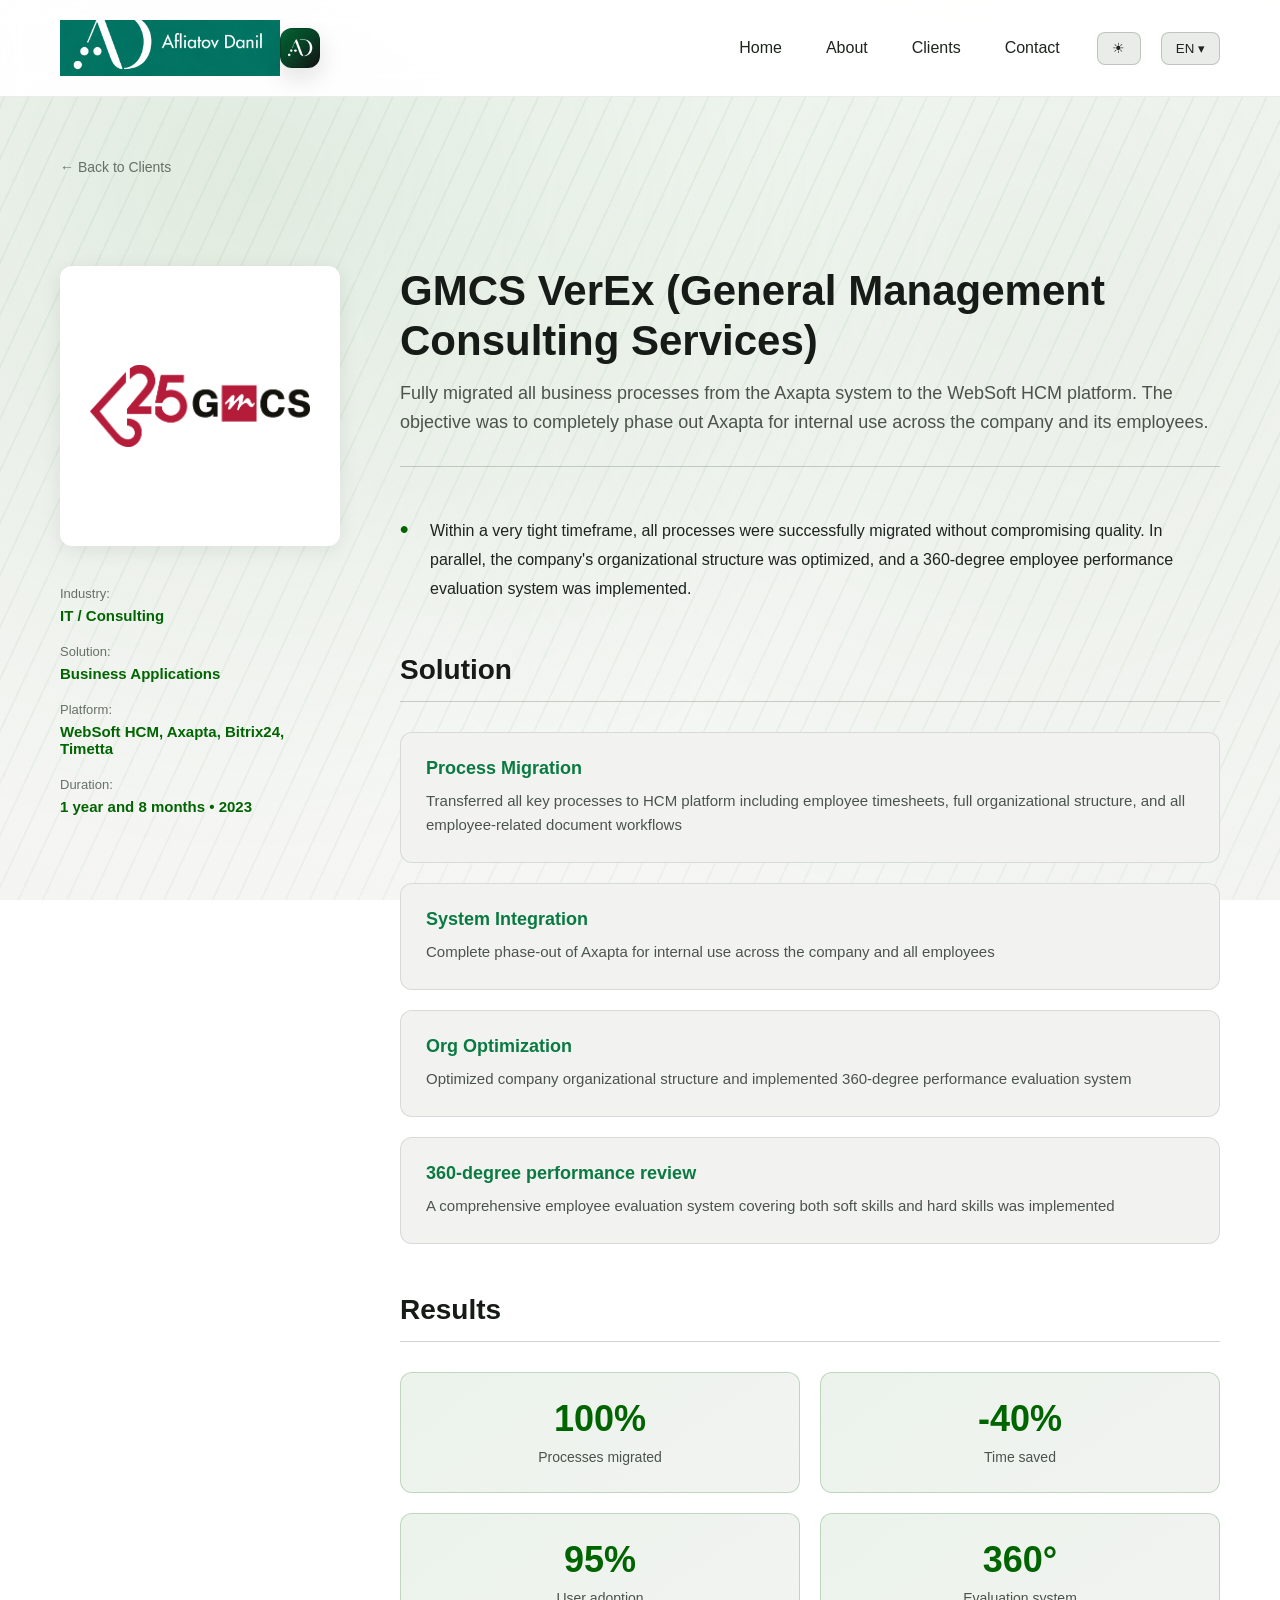
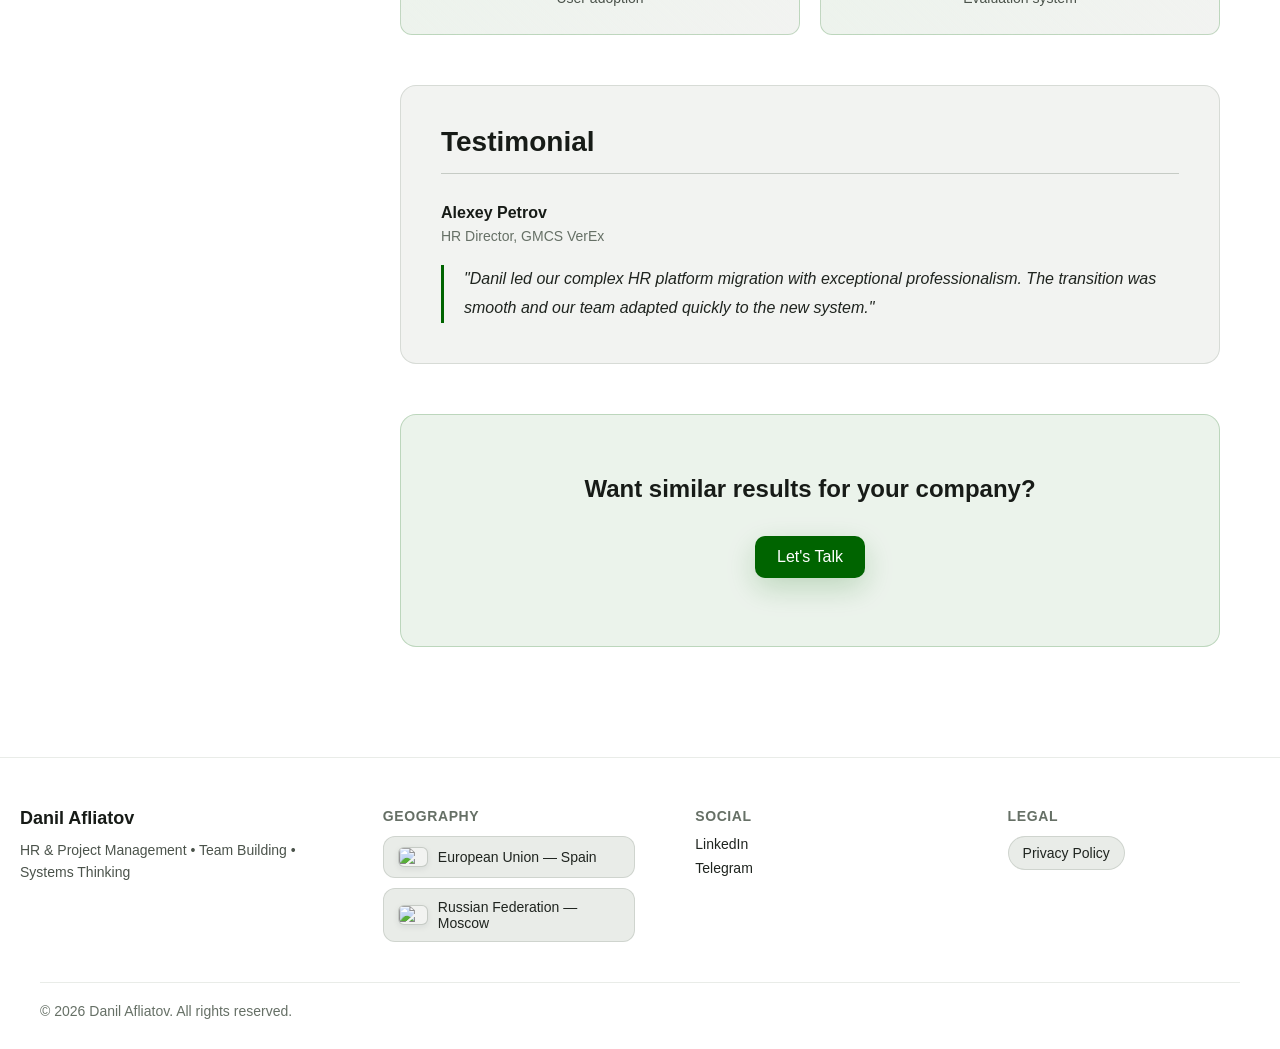
==== commit a7669fa9: "Use logo_main_1 for header" ====
--- a/clients/client-1/index.html
+++ b/clients/client-1/index.html
@@ -16,14 +16,14 @@
     <link rel="stylesheet" href="../../assets/css/styles.css">
 </head>
 <body>
-    <div class="spline-bg" aria-hidden="true">
-        <spline-viewer url="https://prod.spline.design/f5ZbZ2EvZOf2SYa4/scene.splinecode"></spline-viewer>
-        <div class="spline-overlay"></div>
+    <div class="scene-bg" aria-hidden="true">
+        <canvas id="three-bg"></canvas>
+        <div class="scene-overlay"></div>
     </div>
     <header>
         <nav>
             <a href="../../index.html" class="logo" aria-label="Aflyatov Danil">
-                <img class="brand-logo brand-logo-main" src="../../assets/brand/logo_cut.png" alt="Aflyatov Danil logo" loading="eager">
+                <img class="brand-logo brand-logo-main" src="../../assets/brand/logo_main_1.png" alt="Aflyatov Danil logo" loading="eager">
                 <img class="brand-logo brand-logo-compact" src="../../assets/brand/logo_app_cropped.png" alt="AD logo" loading="eager">
                 <img class="brand-logo brand-logo-compact-dark" src="../../assets/brand/logo_dark_cropped.png" alt="AD logo" loading="eager">
                 <img class="brand-logo brand-logo-compact-pride" src="../../assets/brand/logo_pride_cropped.png" alt="AD pride logo" loading="eager">
@@ -170,6 +170,7 @@
     <script src="client.js"></script>
     </div>
 
-    <script type="module" src="https://unpkg.com/@splinetool/viewer@1.12.73/build/spline-viewer.js"></script>
+        <script src="https://unpkg.com/three@0.164.1/build/three.min.js"></script>
+    <script src="../../assets/js/three-bg.js"></script>
 </body>
 </html>
--- a/assets/css/styles.css
+++ b/assets/css/styles.css
@@ -36,7 +36,7 @@
     --logo-box-bg: #ffffff;
     --input-bg: rgba(0, 0, 0, 0.6);
     --pride-gradient: linear-gradient(90deg, #e40303, #ff8c00, #ffed00, #008026, #004cff, #732982);
-    --spline-overlay: linear-gradient(180deg, rgba(6, 6, 6, 0.62), rgba(6, 6, 6, 0.82));
+    --scene-overlay: linear-gradient(180deg, rgba(6, 6, 6, 0.04), rgba(6, 6, 6, 0.22));
 }
 
 [data-theme="light"] {
@@ -71,7 +71,7 @@
     --shadow-strong: rgba(15, 23, 42, 0.18);
     --logo-box-bg: #ffffff;
     --input-bg: rgba(255, 255, 255, 0.9);
-    --spline-overlay: linear-gradient(180deg, rgba(255, 255, 255, 0.68), rgba(244, 245, 242, 0.9));
+    --scene-overlay: linear-gradient(180deg, rgba(255, 255, 255, 0.06), rgba(244, 245, 242, 0.26));
 }
 
 /* ===== PRIDE ===== */
@@ -106,23 +106,37 @@
     padding-top: var(--header-offset);
 }
 
-.spline-bg {
+.scene-bg {
     position: fixed;
     inset: 0;
     z-index: 0;
     pointer-events: none;
-}
-
-.spline-bg spline-viewer {
+    background: var(--bg-gradient);
+}
+
+.scene-bg::before {
+    content: "";
+    position: absolute;
+    inset: 0;
+    background:
+        radial-gradient(circle at 20% 20%, rgba(0, 100, 0, 0.18), transparent 55%),
+        radial-gradient(circle at 80% 30%, rgba(0, 100, 0, 0.12), transparent 60%),
+        repeating-linear-gradient(115deg, rgba(0, 100, 0, 0.08) 0 2px, transparent 2px 22px);
+    opacity: 0.65;
+}
+
+.scene-bg canvas {
     width: 100%;
     height: 100%;
     display: block;
-}
-
-.spline-overlay {
+    opacity: 1;
+    filter: saturate(1.35) contrast(1.2);
+}
+
+.scene-overlay {
     position: absolute;
     inset: 0;
-    background: var(--spline-overlay);
+    background: var(--scene-overlay);
 }
 
 .page-shell {
@@ -427,22 +441,6 @@
     display: flex; 
     justify-content: center; 
     align-items: flex-start; 
-}
-
-.hero-spline-wrapper {
-    position: relative;
-    width: 360px;
-    height: 360px;
-    border-radius: 24px;
-    overflow: hidden;
-    background: var(--surface-2);
-    box-shadow: 0 24px 60px var(--shadow-strong);
-}
-
-.hero-spline-wrapper spline-viewer {
-    width: 100%;
-    height: 100%;
-    display: block;
 }
 
 .hero-image-wrapper { 
@@ -2007,11 +2005,6 @@
         order: -1;
     }
 
-    .hero-spline-wrapper {
-        width: 280px;
-        height: 280px;
-    }
-
     .hero-image-wrapper {
         width: 280px;
         height: 350px;
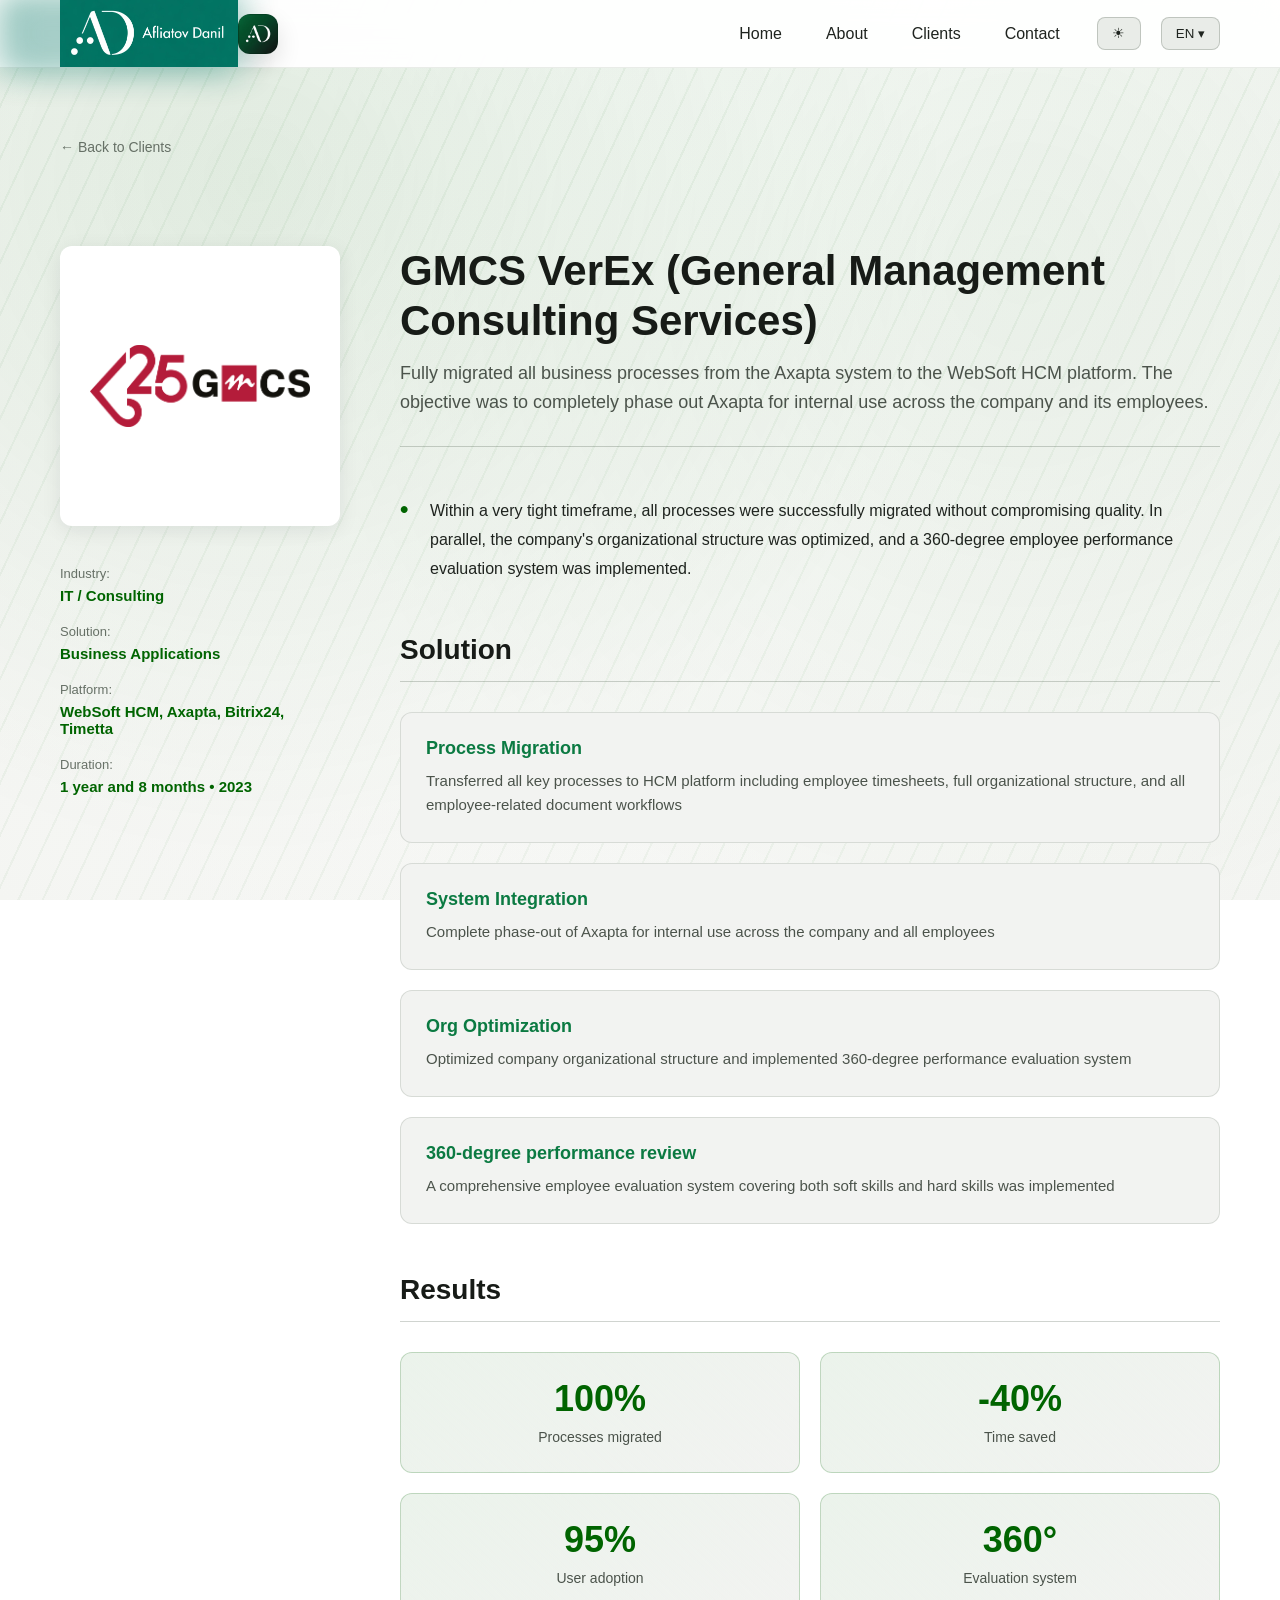
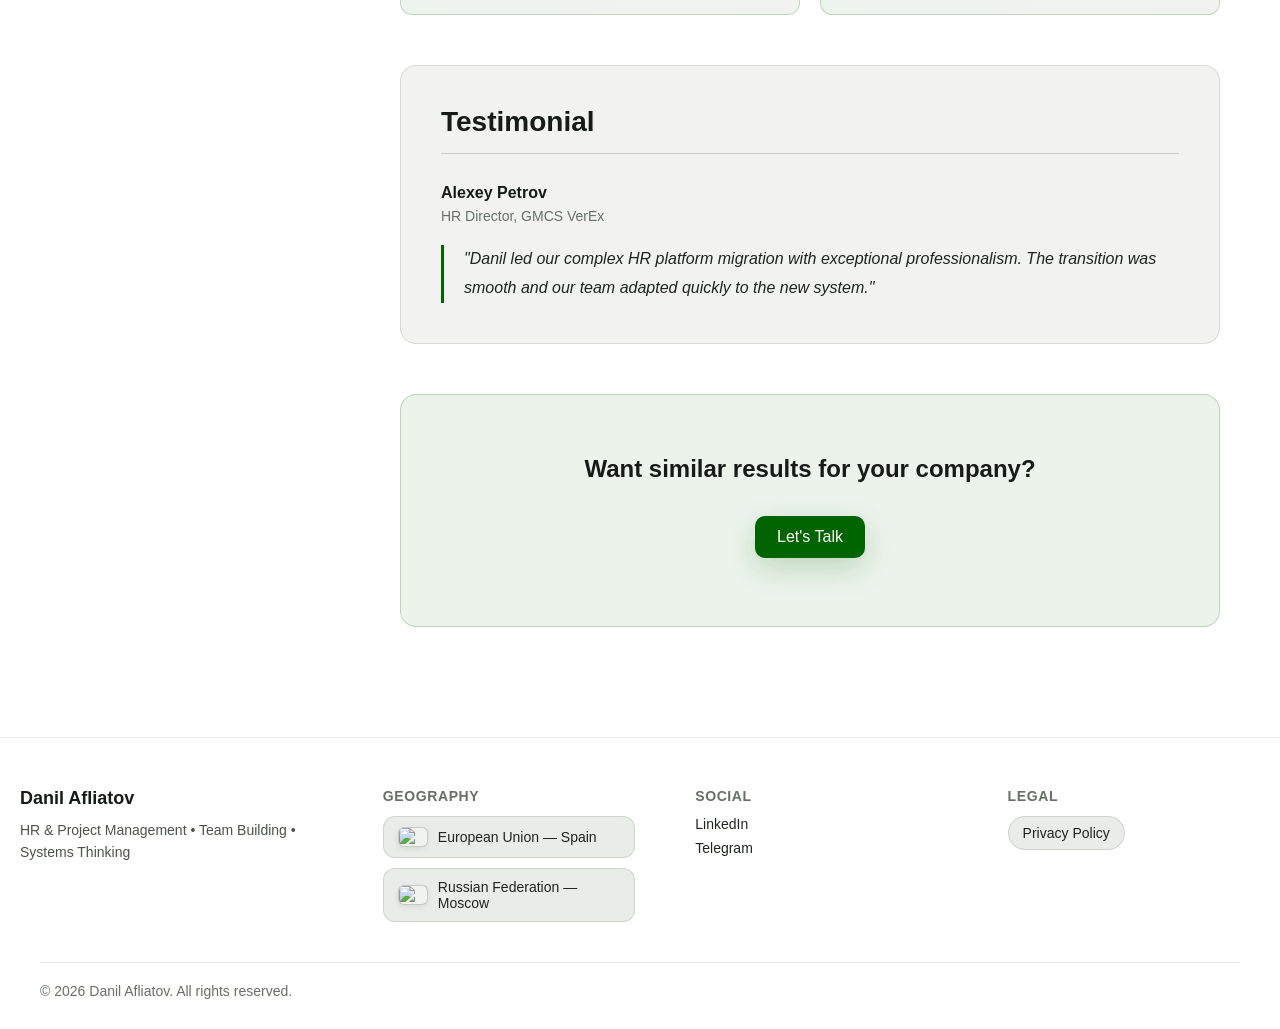
==== commit 46bda21e: "Feather logo using blurred backdrop" ====
--- a/clients/client-1/index.html
+++ b/clients/client-1/index.html
@@ -22,7 +22,7 @@
     </div>
     <header>
         <nav>
-            <a href="../../index.html" class="logo" aria-label="Aflyatov Danil">
+            <a href="../../index.html" class="logo" style="--logo-main-url: url('../../assets/brand/logo_main_1.png');" aria-label="Aflyatov Danil">
                 <img class="brand-logo brand-logo-main" src="../../assets/brand/logo_main_1.png" alt="Aflyatov Danil logo" loading="eager">
                 <img class="brand-logo brand-logo-compact" src="../../assets/brand/logo_app_cropped.png" alt="AD logo" loading="eager">
                 <img class="brand-logo brand-logo-compact-dark" src="../../assets/brand/logo_dark_cropped.png" alt="AD logo" loading="eager">
--- a/assets/css/styles.css
+++ b/assets/css/styles.css
@@ -4,7 +4,7 @@
 /* ===== THEME ===== */
 :root {
     color-scheme: dark;
-    --header-offset: 88px;
+    --header-offset: 68px;
     --bg-gradient: radial-gradient(circle at top, #141414, #070707);
     --text: #f7f7f7;
     --text-soft: #ececec;
@@ -169,7 +169,8 @@
 nav { 
     display: flex; 
     align-items: center; 
-    padding: 20px 60px; 
+    height: var(--header-offset);
+    padding: 0 60px; 
     backdrop-filter: blur(12px); 
     background: var(--nav-bg); 
     border-bottom: 1px solid var(--surface-2); 
@@ -183,6 +184,28 @@
     text-decoration: none;
     margin-right: auto;
     position: relative;
+    height: 100%;
+    overflow: visible;
+}
+
+.logo::before {
+    content: "";
+    position: absolute;
+    inset: -6px -60px;
+    background-image: var(--logo-main-url);
+    background-repeat: no-repeat;
+    background-size: contain;
+    background-position: left center;
+    filter: blur(16px);
+    opacity: 0.45;
+    transform: scaleX(1.15);
+    transform-origin: left center;
+    z-index: 0;
+    pointer-events: none;
+}
+
+html.nav-compact .logo::before {
+    opacity: 0;
 }
 
 .brand-logo {
@@ -196,12 +219,13 @@
 }
 
 .brand-logo-main {
-    width: 220px;
-    height: 56px;
+    width: auto;
+    height: 100%;
     border-radius: 0;
-    object-fit: cover;
-    object-position: left 70%;
+    object-fit: contain;
     box-shadow: none;
+    position: relative;
+    z-index: 1;
 }
 
 .brand-logo-compact,
@@ -1959,12 +1983,13 @@
 
 @media (max-width: 768px) {
     :root {
-        --header-offset: 114px;
+        --header-offset: 88px;
     }
 
     nav {
         padding: 15px 20px;
         flex-wrap: wrap;
+        height: auto;
     }
 
     .nav-right {
@@ -2057,8 +2082,8 @@
     }
 
     .brand-logo-main {
-        min-width: 180px;
-        height: 48px;
+        min-width: 170px;
+        height: 46px;
     }
 
     .brand-logo-compact,
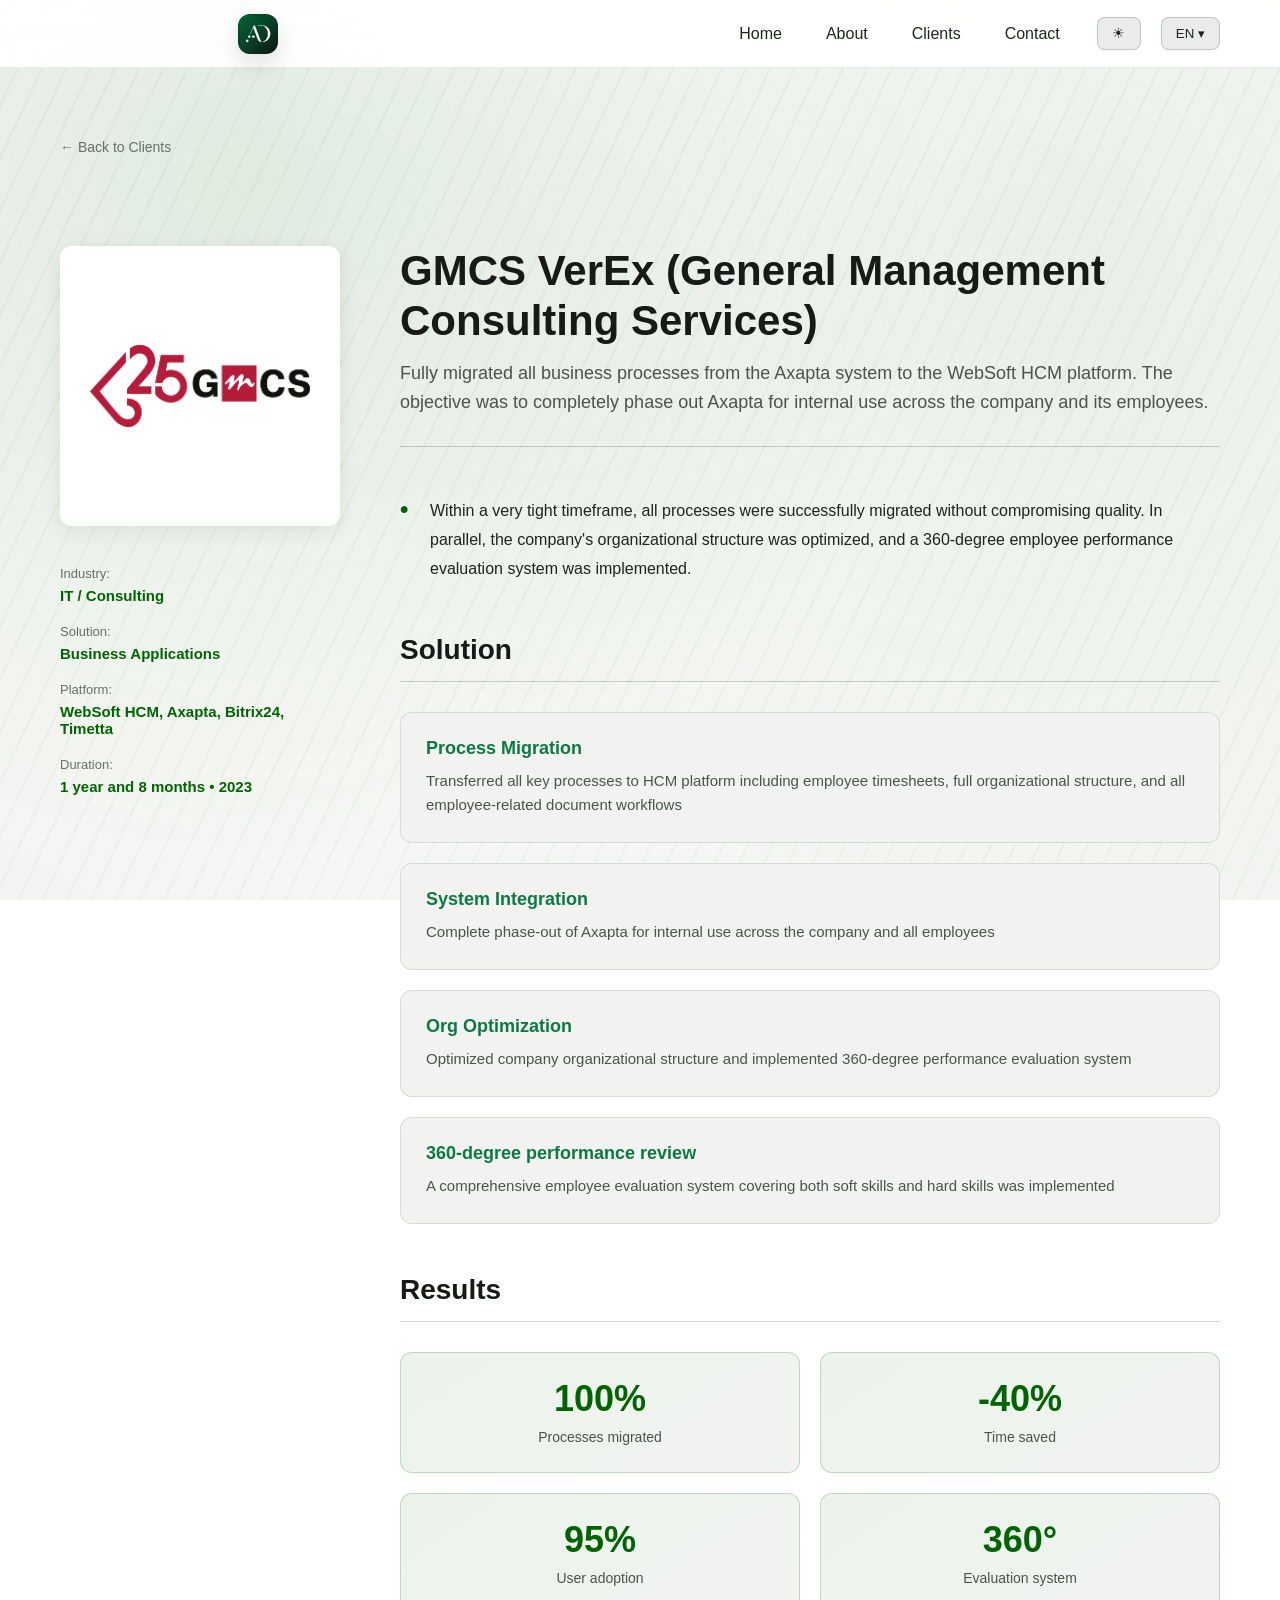
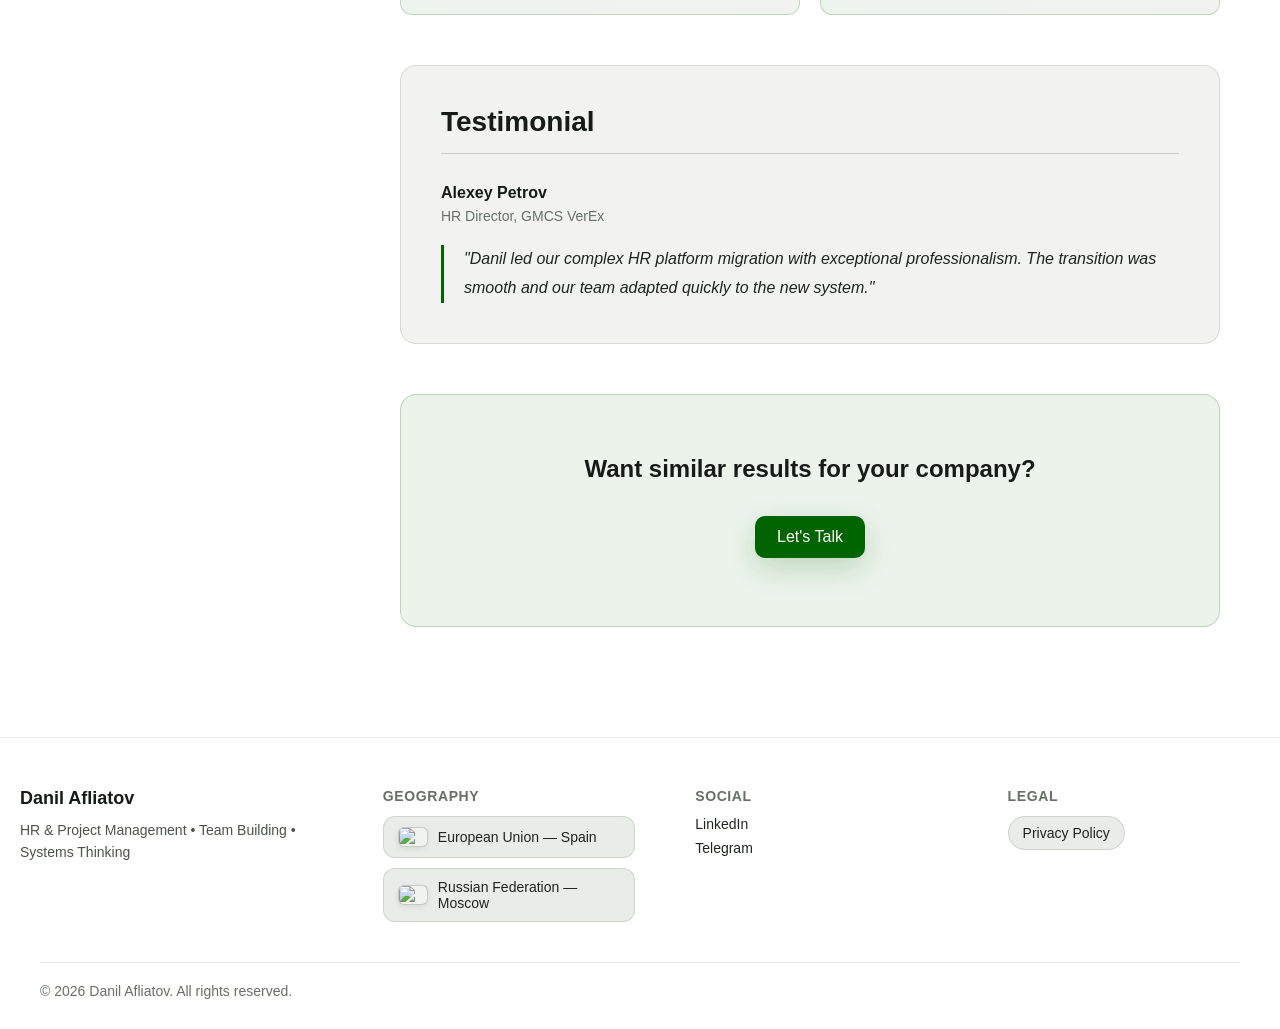
==== commit c1166914: "Use SVG fade for main logo edges" ====
--- a/clients/client-1/index.html
+++ b/clients/client-1/index.html
@@ -22,8 +22,8 @@
     </div>
     <header>
         <nav>
-            <a href="../../index.html" class="logo" style="--logo-main-url: url('../../assets/brand/logo_main_1.png');" aria-label="Aflyatov Danil">
-                <img class="brand-logo brand-logo-main" src="../../assets/brand/logo_main_1.png" alt="Aflyatov Danil logo" loading="eager">
+            <a href="../../index.html" class="logo" style="--logo-main-url: url('../../assets/brand/logo_main_1_fade.svg');" aria-label="Aflyatov Danil">
+                <img class="brand-logo brand-logo-main" src="../../assets/brand/logo_main_1_fade.svg" alt="Aflyatov Danil logo" loading="eager">
                 <img class="brand-logo brand-logo-compact" src="../../assets/brand/logo_app_cropped.png" alt="AD logo" loading="eager">
                 <img class="brand-logo brand-logo-compact-dark" src="../../assets/brand/logo_dark_cropped.png" alt="AD logo" loading="eager">
                 <img class="brand-logo brand-logo-compact-pride" src="../../assets/brand/logo_pride_cropped.png" alt="AD pride logo" loading="eager">
--- a/assets/css/styles.css
+++ b/assets/css/styles.css
@@ -188,26 +188,6 @@
     overflow: visible;
 }
 
-.logo::before {
-    content: "";
-    position: absolute;
-    inset: -6px -60px;
-    background-image: var(--logo-main-url);
-    background-repeat: no-repeat;
-    background-size: contain;
-    background-position: left center;
-    filter: blur(16px);
-    opacity: 0.45;
-    transform: scaleX(1.15);
-    transform-origin: left center;
-    z-index: 0;
-    pointer-events: none;
-}
-
-html.nav-compact .logo::before {
-    opacity: 0;
-}
-
 .brand-logo {
     display: block;
     height: 56px;
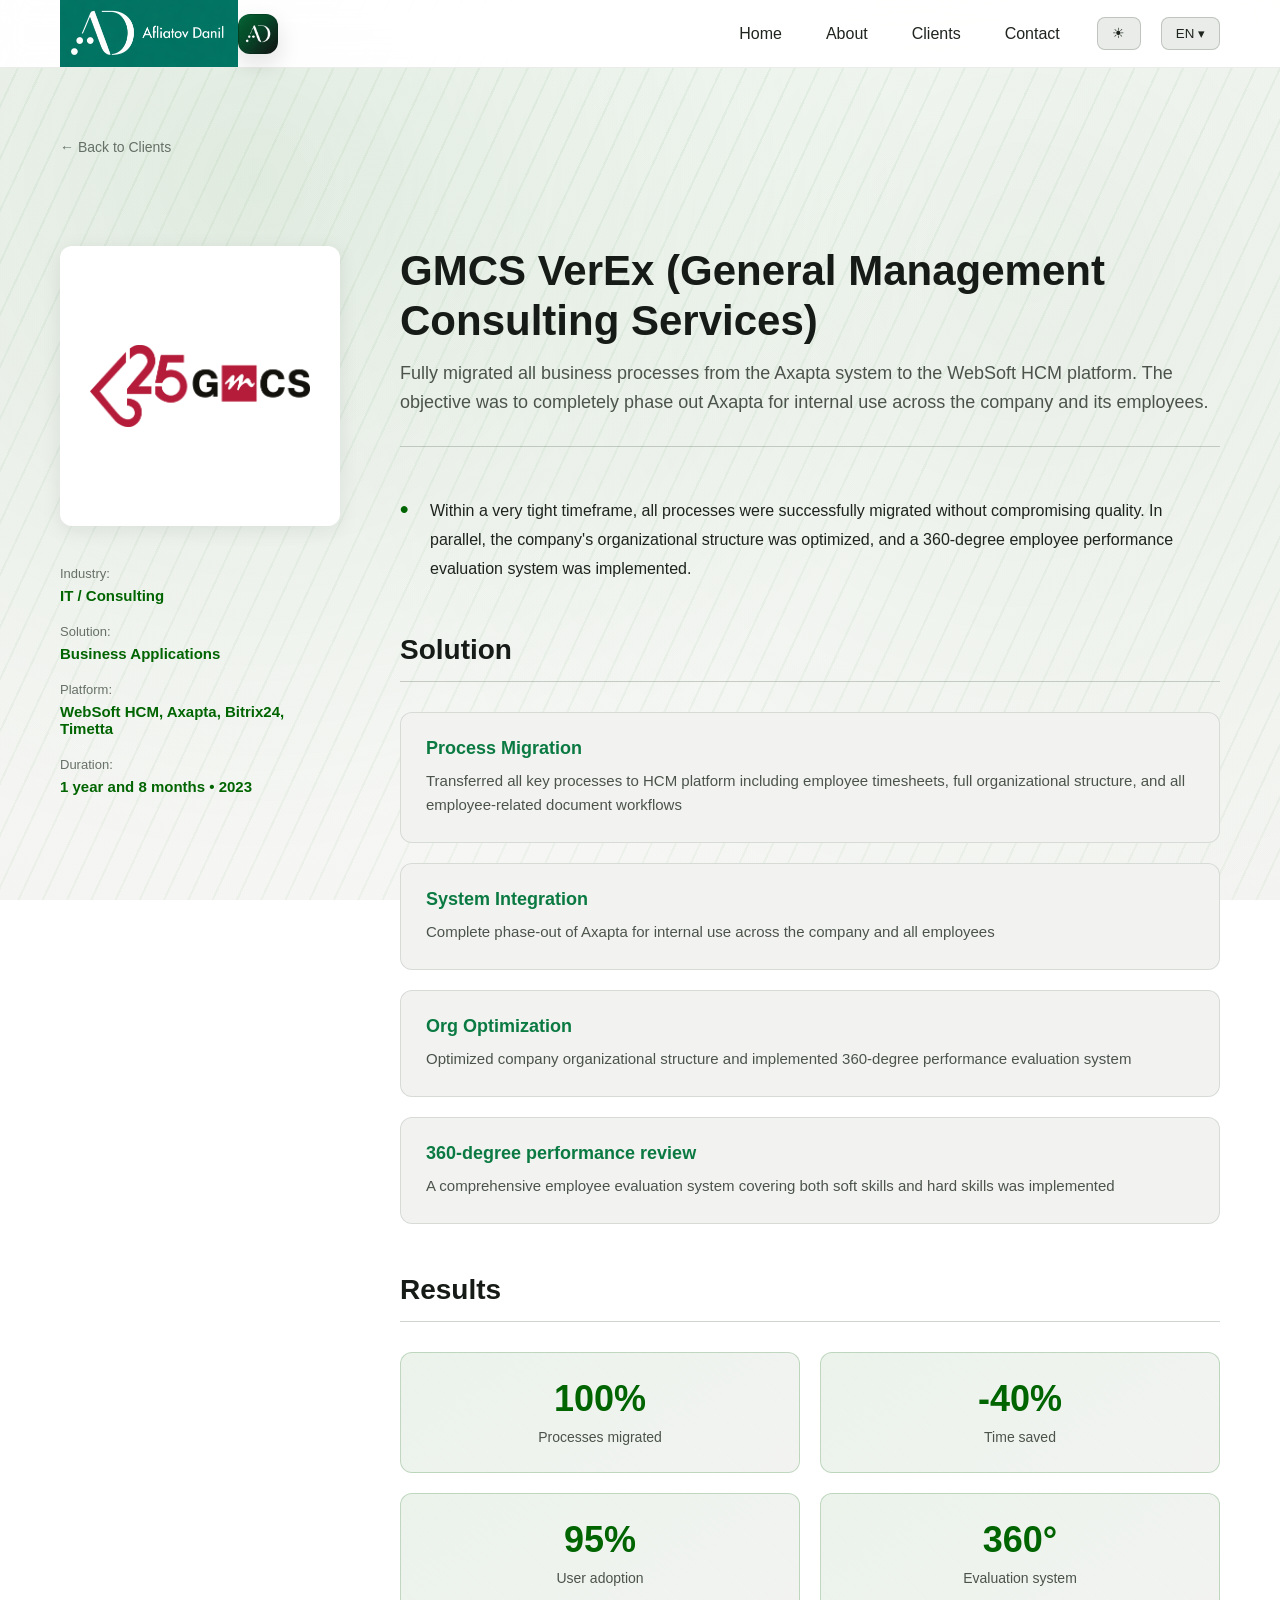
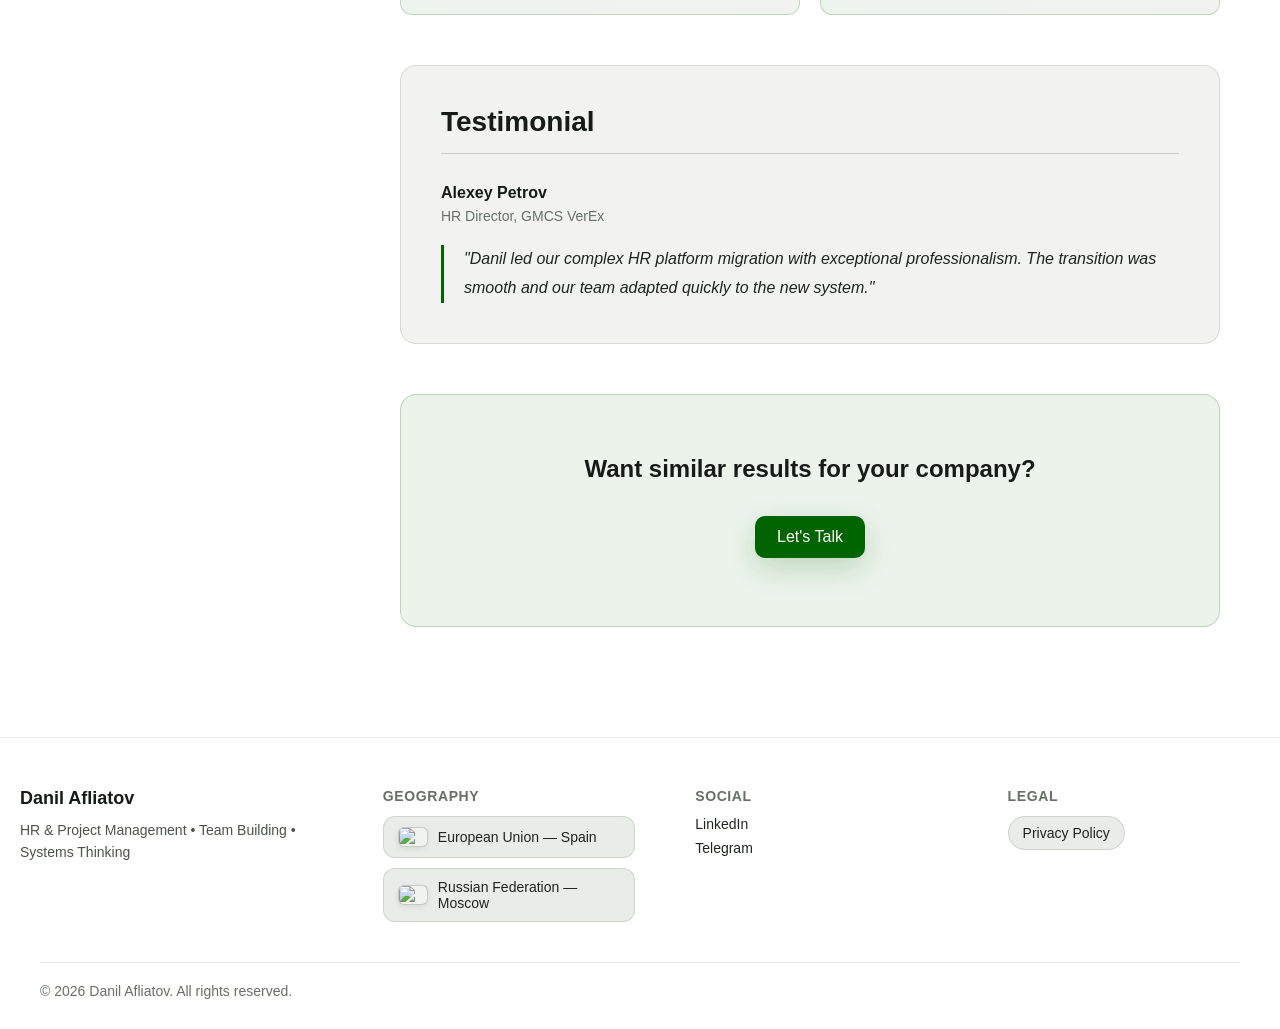
==== commit 4cdad91c: "Restore Spline background and set dark default" ====
--- a/clients/client-1/index.html
+++ b/clients/client-1/index.html
@@ -9,21 +9,21 @@
             var saved = null;
             try { saved = localStorage.getItem('theme'); } catch (e) { saved = null; }
             var prefersLight = window.matchMedia && window.matchMedia('(prefers-color-scheme: light)').matches;
-            var theme = saved || (prefersLight ? 'light' : 'dark');
+            var theme = saved || 'dark';
             document.documentElement.setAttribute('data-theme', theme);
         })();
     </script>
     <link rel="stylesheet" href="../../assets/css/styles.css">
 </head>
 <body>
-    <div class="scene-bg" aria-hidden="true">
-        <canvas id="three-bg"></canvas>
-        <div class="scene-overlay"></div>
+    <div class="spline-bg" aria-hidden="true">
+        <spline-viewer url="https://prod.spline.design/f5ZbZ2EvZOf2SYa4/scene.splinecode"></spline-viewer>
+        <div class="spline-overlay"></div>
     </div>
     <header>
         <nav>
-            <a href="../../index.html" class="logo" style="--logo-main-url: url('../../assets/brand/logo_main_1_fade.svg');" aria-label="Aflyatov Danil">
-                <img class="brand-logo brand-logo-main" src="../../assets/brand/logo_main_1_fade.svg" alt="Aflyatov Danil logo" loading="eager">
+            <a href="../../index.html" class="logo" aria-label="Aflyatov Danil">
+                <img class="brand-logo brand-logo-main" src="../../assets/brand/logo_main_1.png" alt="Aflyatov Danil logo" loading="eager">
                 <img class="brand-logo brand-logo-compact" src="../../assets/brand/logo_app_cropped.png" alt="AD logo" loading="eager">
                 <img class="brand-logo brand-logo-compact-dark" src="../../assets/brand/logo_dark_cropped.png" alt="AD logo" loading="eager">
                 <img class="brand-logo brand-logo-compact-pride" src="../../assets/brand/logo_pride_cropped.png" alt="AD pride logo" loading="eager">
@@ -170,7 +170,6 @@
     <script src="client.js"></script>
     </div>
 
-        <script src="https://unpkg.com/three@0.164.1/build/three.min.js"></script>
-    <script src="../../assets/js/three-bg.js"></script>
+        <script type="module" src="https://unpkg.com/@splinetool/viewer@1.12.73/build/spline-viewer.js"></script>
 </body>
 </html>
--- a/assets/css/styles.css
+++ b/assets/css/styles.css
@@ -36,7 +36,7 @@
     --logo-box-bg: #ffffff;
     --input-bg: rgba(0, 0, 0, 0.6);
     --pride-gradient: linear-gradient(90deg, #e40303, #ff8c00, #ffed00, #008026, #004cff, #732982);
-    --scene-overlay: linear-gradient(180deg, rgba(6, 6, 6, 0.04), rgba(6, 6, 6, 0.22));
+    --spline-overlay: linear-gradient(180deg, rgba(6, 6, 6, 0.04), rgba(6, 6, 6, 0.22));
 }
 
 [data-theme="light"] {
@@ -71,7 +71,7 @@
     --shadow-strong: rgba(15, 23, 42, 0.18);
     --logo-box-bg: #ffffff;
     --input-bg: rgba(255, 255, 255, 0.9);
-    --scene-overlay: linear-gradient(180deg, rgba(255, 255, 255, 0.06), rgba(244, 245, 242, 0.26));
+    --spline-overlay: linear-gradient(180deg, rgba(255, 255, 255, 0.06), rgba(244, 245, 242, 0.26));
 }
 
 /* ===== PRIDE ===== */
@@ -106,7 +106,7 @@
     padding-top: var(--header-offset);
 }
 
-.scene-bg {
+.spline-bg {
     position: fixed;
     inset: 0;
     z-index: 0;
@@ -114,7 +114,7 @@
     background: var(--bg-gradient);
 }
 
-.scene-bg::before {
+.spline-bg::before {
     content: "";
     position: absolute;
     inset: 0;
@@ -125,18 +125,16 @@
     opacity: 0.65;
 }
 
-.scene-bg canvas {
+.spline-bg spline-viewer {
     width: 100%;
     height: 100%;
     display: block;
-    opacity: 1;
-    filter: saturate(1.35) contrast(1.2);
-}
-
-.scene-overlay {
+}
+
+.spline-overlay {
     position: absolute;
     inset: 0;
-    background: var(--scene-overlay);
+    background: var(--spline-overlay);
 }
 
 .page-shell {
